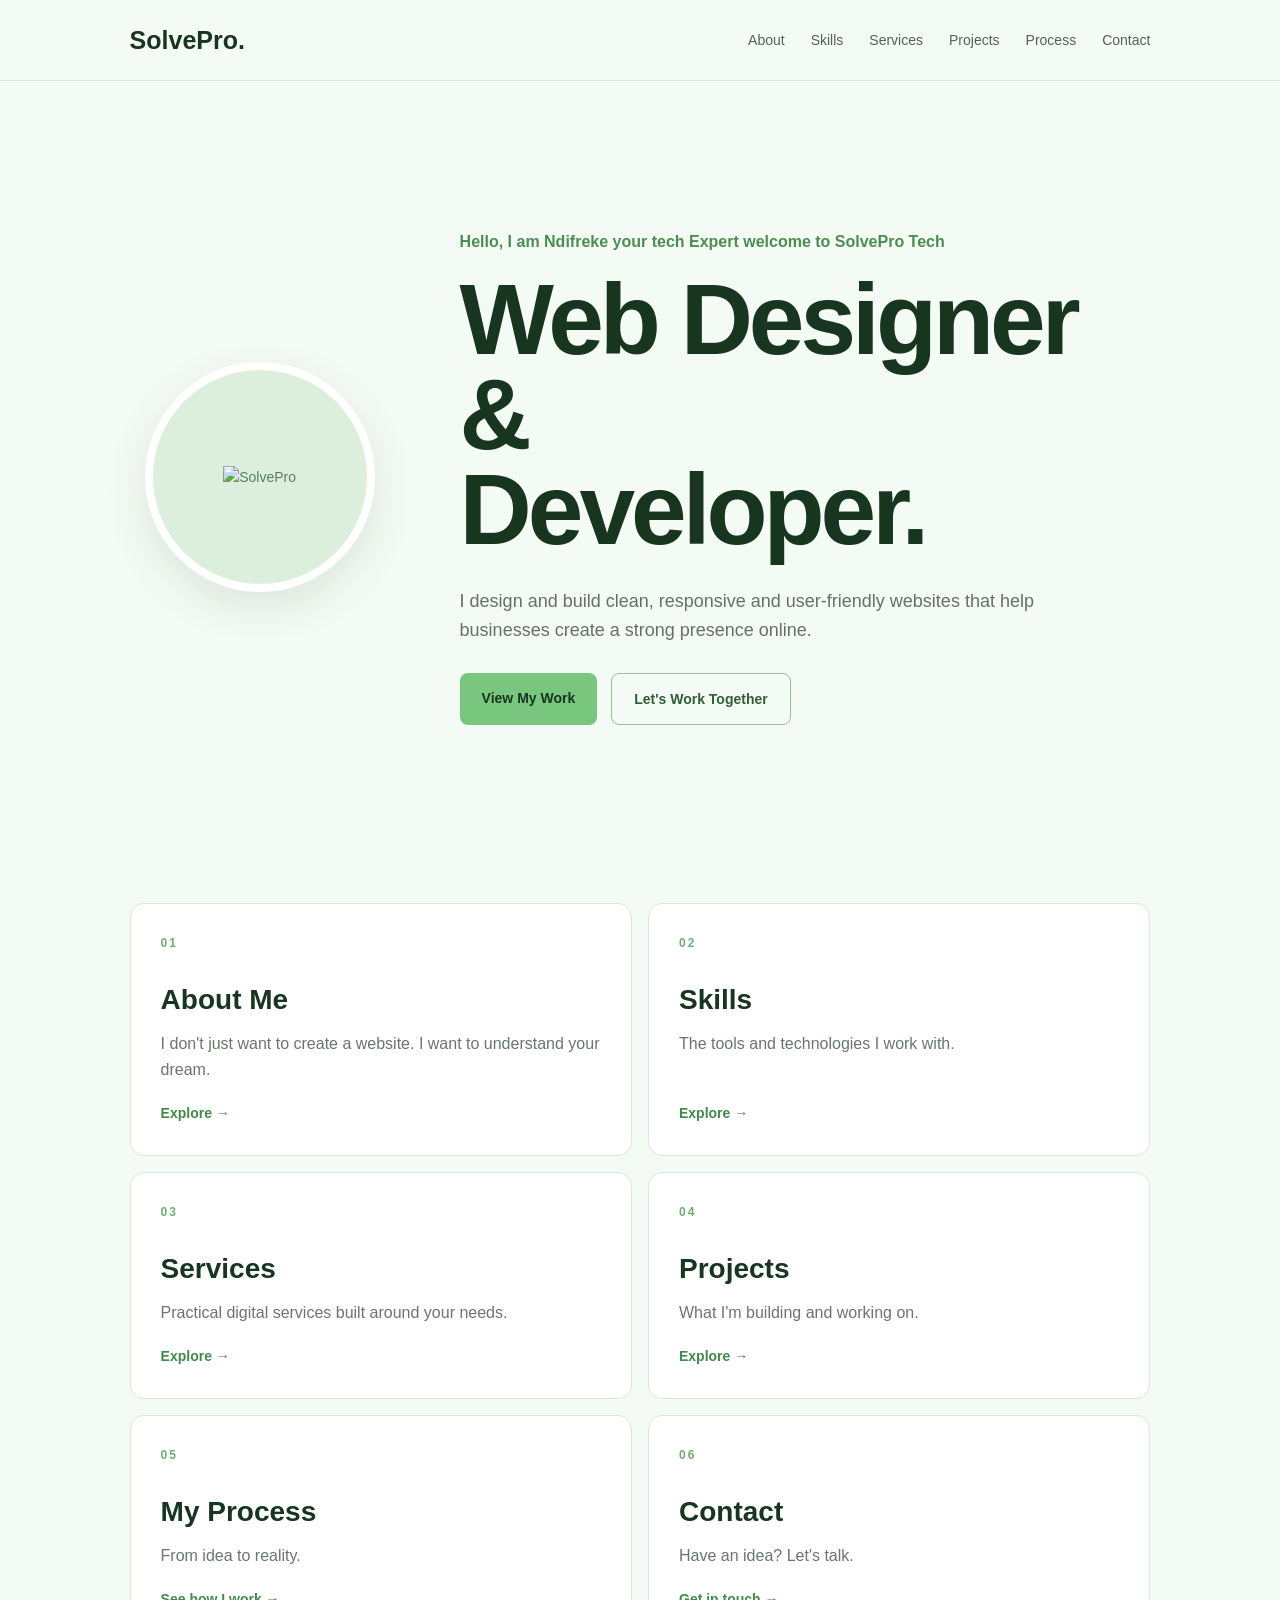
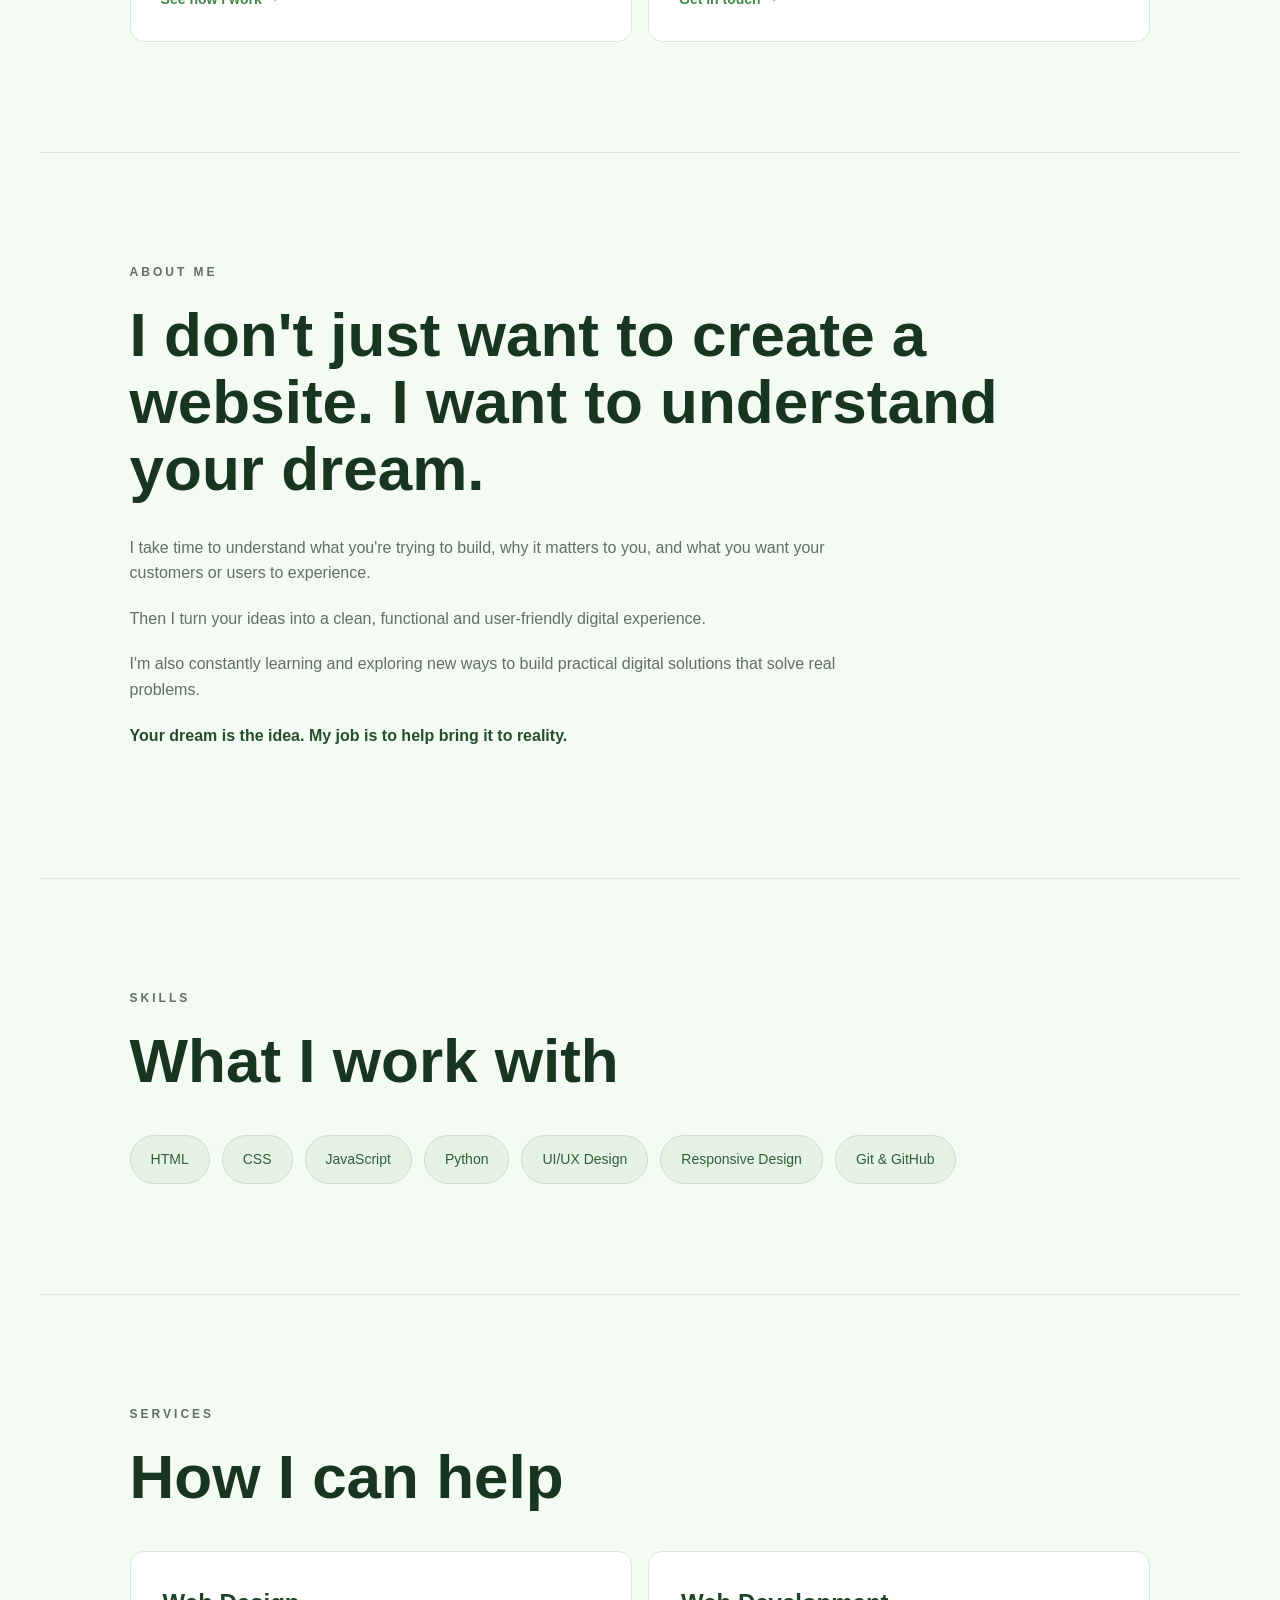
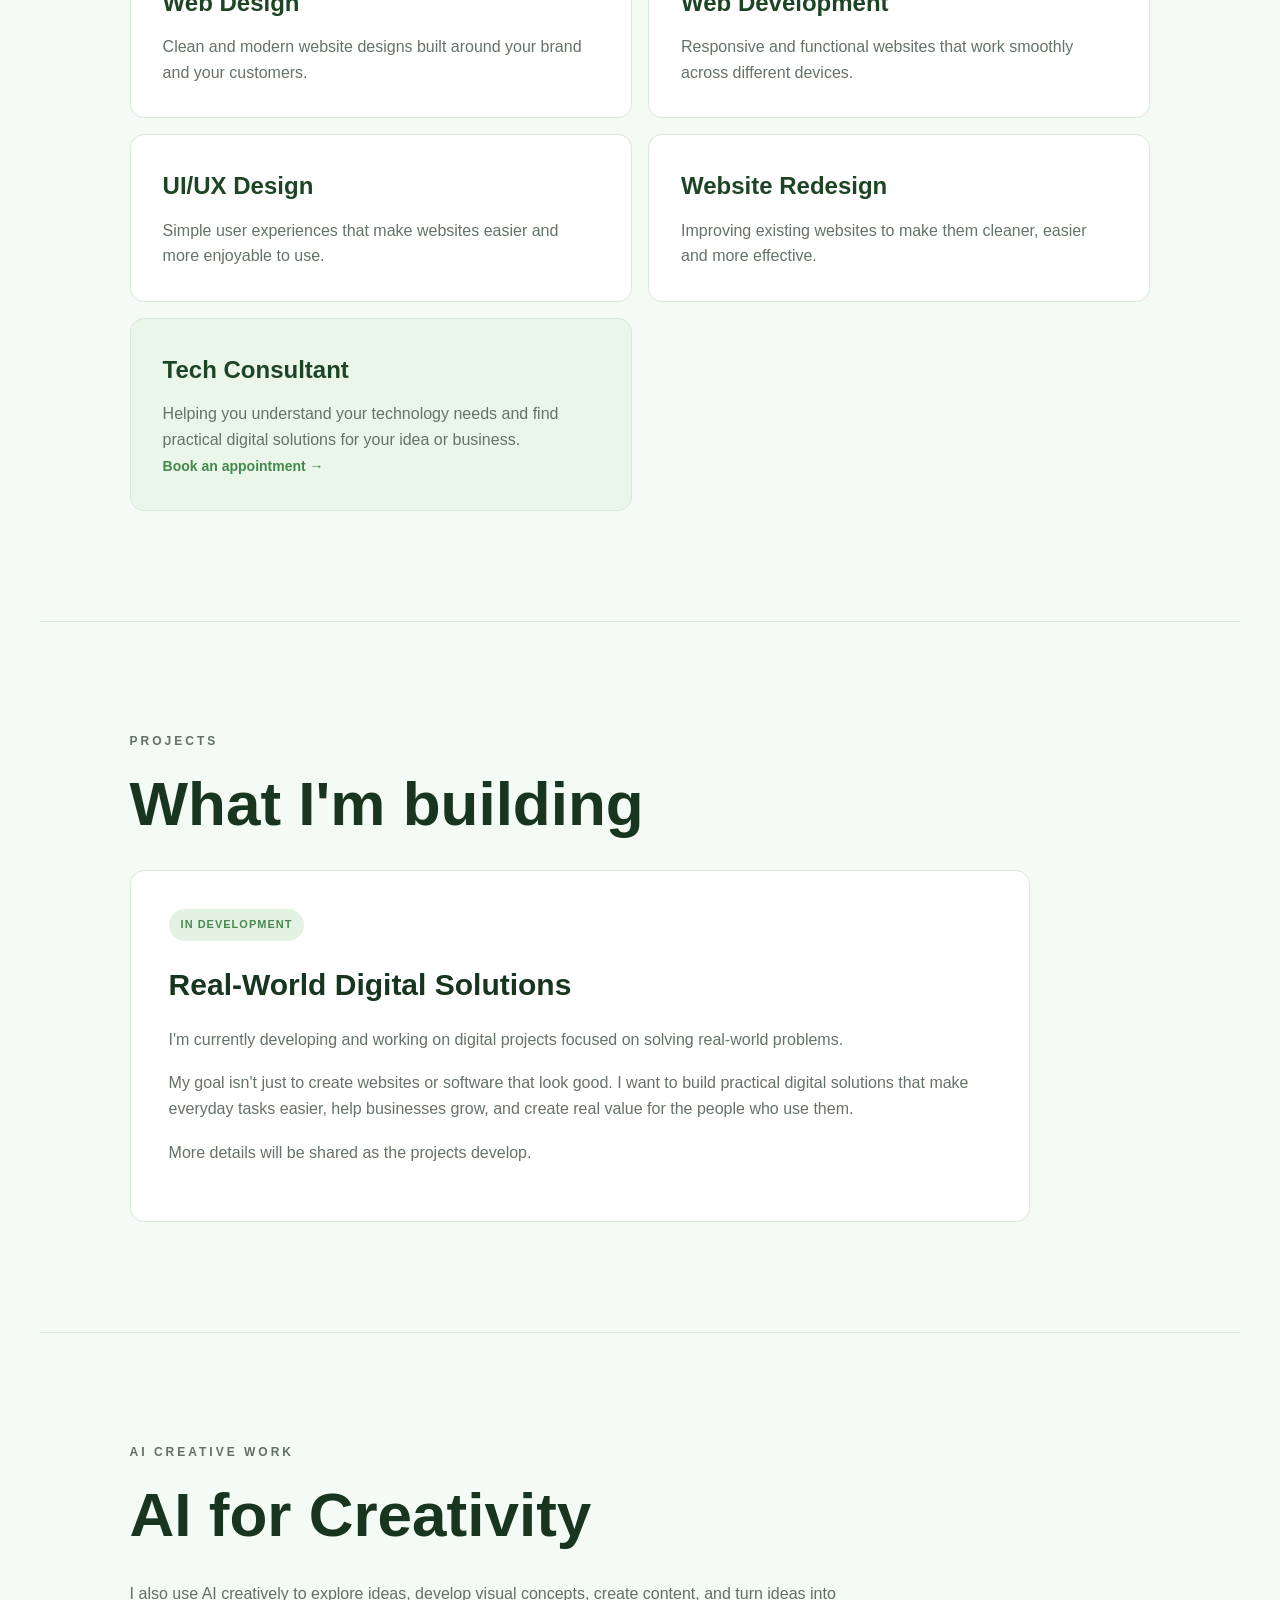
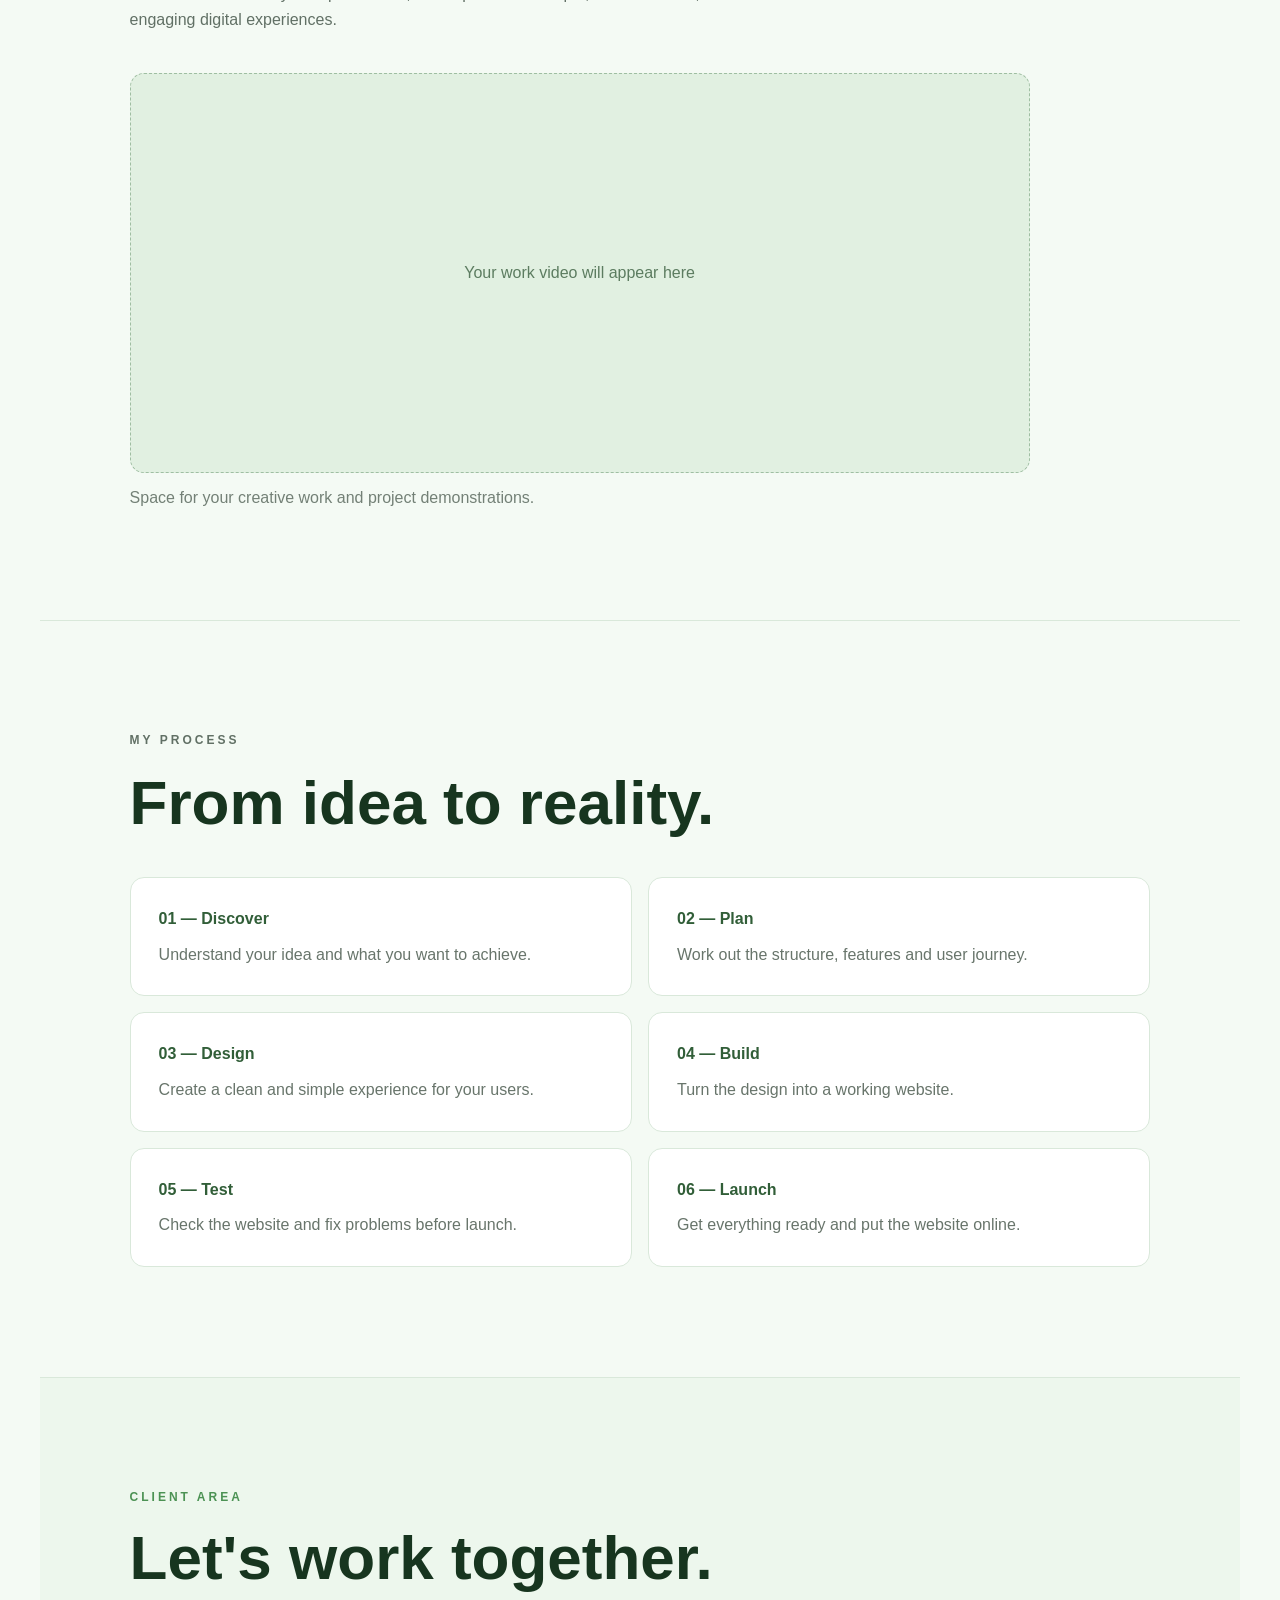
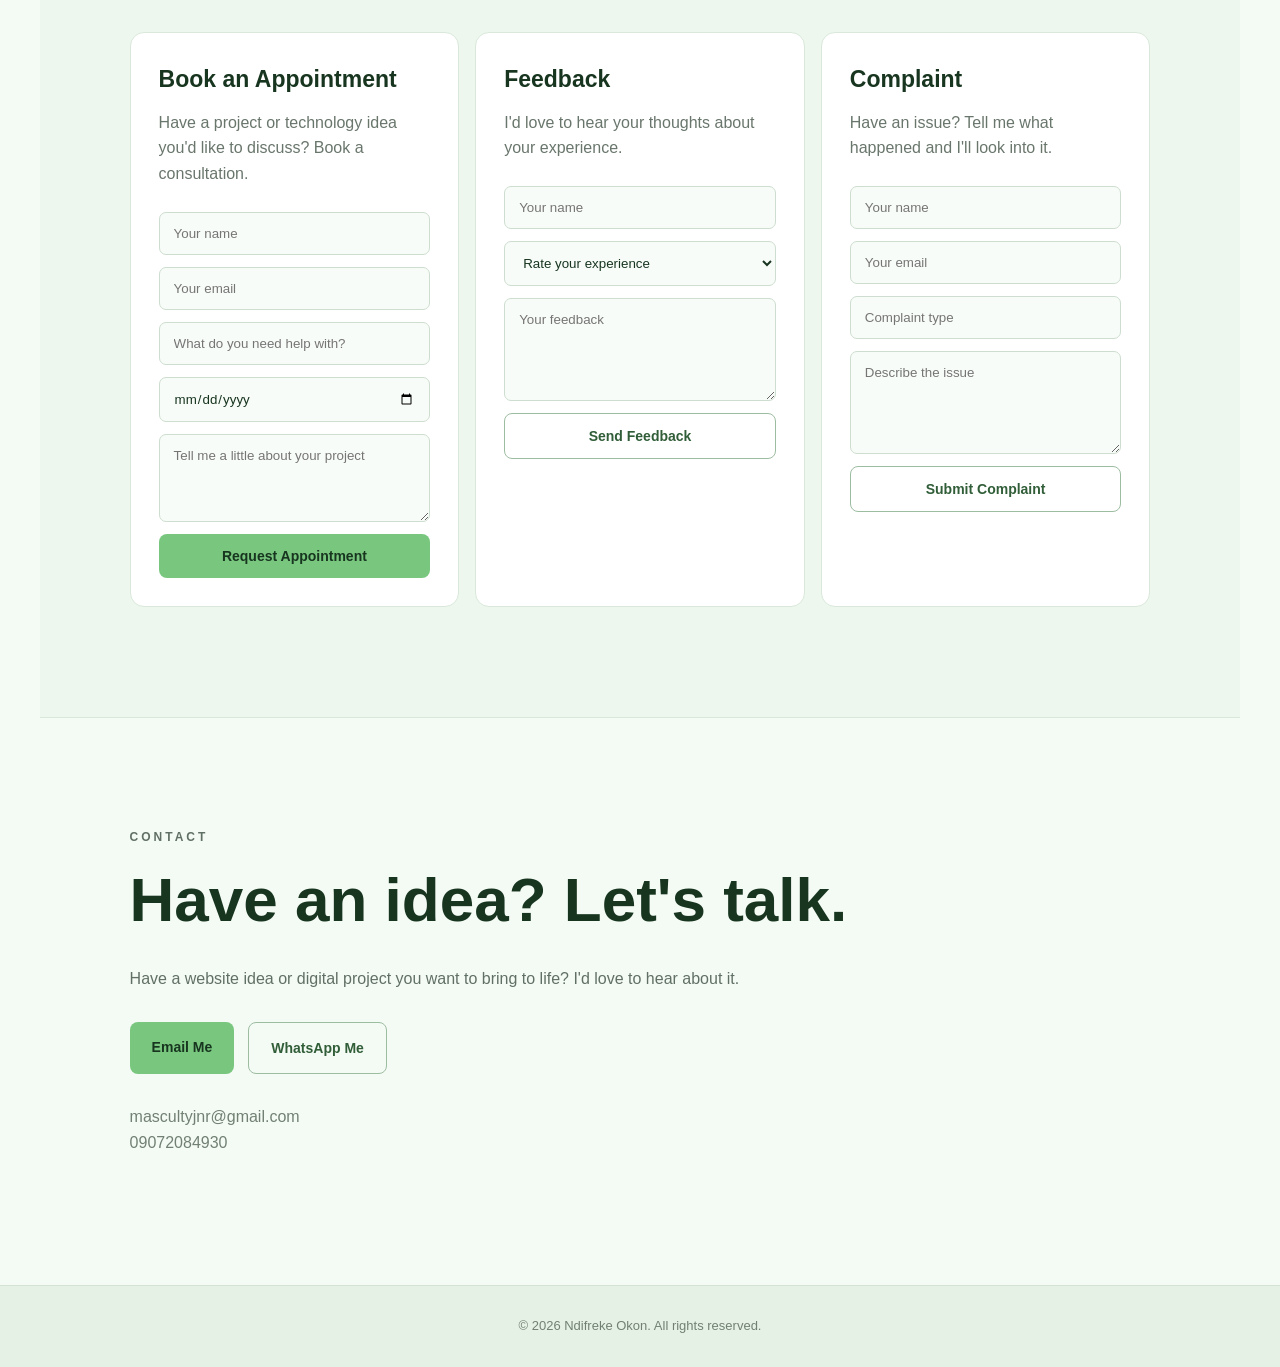
==== index.html @ 15d6ecc6 "Update index.html" ====
<!DOCTYPE html>
<html lang="en">

<head>
    <meta charset="UTF-8">
    <meta name="viewport" content="width=device-width, initial-scale=1.0">

    <title>SolvePro Tech| Web Designer & Developer</title>

    <meta name="description"
        content=" SolvePro - Web Designer, Developer and Tech Consultant.">

    <link rel="stylesheet" href="style.css">
</head>

<body>

<header>

    <nav class="navbar">

        <a href="#" class="logo">SolvePro.</a>

        <div class="nav-links">
    <a href="about.html">About</a>
    <a href="skills.html">Skills</a>
    <a href="services.html">Services</a>
    <a href="projects.html">Projects</a>
    <a href="process.html">Process</a>
    <a href="contact.html">Contact</a>
</div>

    </nav>

</header>


<main>


<!-- HERO -->

<section class="hero">

    <div class="hero-content">

        <div class="profile-area">

            <div class="profile-placeholder">
    <img src="profile.jpg" alt="SolvePro">
</div>
        </div>


        <div class="hero-text-area">

            <p class="intro">
                Hello, I am Ndifreke your tech Expert 
                welcome to SolvePro Tech 
            </p>

            <h1>
                Web Designer &
                <br>
                Developer.
            </h1>

            <p class="hero-description">
                I design and build clean, responsive and user-friendly websites
                that help businesses create a strong presence online.
            </p>

            <div class="hero-buttons">

                <a href="#projects" class="btn primary">
                    View My Work
                </a>

                <a href="#contact" class="btn secondary">
                    Let's Work Together
                </a>

            </div>

        </div>

    </div>

</section>



<!-- GRID NAVIGATION -->

<section class="grid-navigation">

    <a href="about.html" class="grid-card">

        <span class="card-number">01</span>

        <h3>About Me</h3>

        <p>
            I don't just want to create a website.
            I want to understand your dream.
        </p>

        <span class="card-link">Explore →</span>

    </a>


    <a href="skills.html" class="grid-card">
        <span class="card-number">02</span>

        <h3>Skills</h3>

        <p>
            The tools and technologies I work with.
        </p>

        <span class="card-link">Explore →</span>

    </a>


    <a href="services.html" class="grid-card">

        <span class="card-number">03</span>

        <h3>Services</h3>

        <p>
            Practical digital services built around your needs.
        </p>

        <span class="card-link">Explore →</span>

    </a>


   <a href="projects.html" class="grid-card">

        <span class="card-number">04</span>

        <h3>Projects</h3>

        <p>
            What I'm building and working on.
        </p>

        <span class="card-link">Explore →</span>

    </a>


    <a href="process.html" class="grid-card">

        <span class="card-number">05</span>

        <h3>My Process</h3>

        <p>
            From idea to reality.
        </p>

        <span class="card-link">See how I work →</span>

    </a>


    <a href="contact.html" class="grid-card">

        <span class="card-number">06</span>

        <h3>Contact</h3>

        <p>
            Have an idea? Let's talk.
        </p>

        <span class="card-link">Get in touch →</span>

    </a>

</section>



<!-- ABOUT -->

<section id="about" class="content-section">

    <p class="section-label">
        ABOUT ME
    </p>

    <h2>
        I don't just want to create a website.
        I want to understand your dream.
    </h2>

    <p>
        I take time to understand what you're trying to build,
        why it matters to you, and what you want your customers
        or users to experience.
    </p>

    <p>
        Then I turn your ideas into a clean, functional and
        user-friendly digital experience.
    </p>

    <p>
        I'm also constantly learning and exploring new ways
        to build practical digital solutions that solve real problems.
    </p>

    <p>
        <strong>
            Your dream is the idea. My job is to help bring it to reality.
        </strong>
    </p>

</section>



<!-- SKILLS -->

<section id="skills" class="content-section">

    <p class="section-label">
        SKILLS
    </p>

    <h2>
        What I work with
    </h2>

    <div class="skills-list">

        <span>HTML</span>
        <span>CSS</span>
        <span>JavaScript</span>
        <span>Python</span>
        <span>UI/UX Design</span>
        <span>Responsive Design</span>
        <span>Git & GitHub</span>

    </div>

</section>



<!-- SERVICES -->

<section id="services" class="content-section">

    <p class="section-label">
        SERVICES
    </p>

    <h2>
        How I can help
    </h2>


    <div class="services-grid">


        <div class="service-card">

            <h3>
                Web Design
            </h3>

            <p>
                Clean and modern website designs built around
                your brand and your customers.
            </p>

        </div>


        <div class="service-card">

            <h3>
                Web Development
            </h3>

            <p>
                Responsive and functional websites that work
                smoothly across different devices.
            </p>

        </div>


        <div class="service-card">

            <h3>
                UI/UX Design
            </h3>

            <p>
                Simple user experiences that make websites
                easier and more enjoyable to use.
            </p>

        </div>


        <div class="service-card">

            <h3>
                Website Redesign
            </h3>

            <p>
                Improving existing websites to make them
                cleaner, easier and more effective.
            </p>

        </div>


        <div class="service-card consultant-card">

            <h3>
                Tech Consultant
            </h3>

            <p>
                Helping you understand your technology needs
                and find practical digital solutions for your idea
                or business.
            </p>

            <a href="#appointment" class="card-link">
                Book an appointment →
            </a>

        </div>


    </div>

</section>



<!-- PROJECTS -->

<section id="projects" class="content-section">

    <p class="section-label">
        PROJECTS
    </p>

    <h2>
        What I'm building
    </h2>

    <div class="project-card">

        <div>

            <span class="project-status">
                IN DEVELOPMENT
            </span>

            <h3>
                Real-World Digital Solutions
            </h3>

            <p>
                I'm currently developing and working on digital
                projects focused on solving real-world problems.
            </p>

            <p>
                My goal isn't just to create websites or software
                that look good. I want to build practical digital
                solutions that make everyday tasks easier, help
                businesses grow, and create real value for the
                people who use them.
            </p>

            <p>
                More details will be shared as the projects develop.
            </p>

        </div>

    </div>

</section>



<!-- AI CREATIVE WORK -->

<section class="content-section">

    <p class="section-label">
        AI CREATIVE WORK
    </p>

    <h2>
        AI for Creativity
    </h2>

    <p>
        I also use AI creatively to explore ideas, develop visual
        concepts, create content, and turn ideas into engaging
        digital experiences.
    </p>


    <div class="video-card">

        <div class="video-placeholder">

            <span>
                Your work video will appear here
            </span>

        </div>

        <p class="video-note">
            Space for your creative work and project demonstrations.
        </p>

    </div>

</section>



<!-- PROCESS -->

<section id="process" class="content-section">

    <p class="section-label">
        MY PROCESS
    </p>

    <h2>
        From idea to reality.
    </h2>


    <div class="process-list">


        <div>

            <strong>
                01 — Discover
            </strong>

            <p>
                Understand your idea and what you want to achieve.
            </p>

        </div>


        <div>

            <strong>
                02 — Plan
            </strong>

            <p>
                Work out the structure, features and user journey.
            </p>

        </div>


        <div>

            <strong>
                03 — Design
            </strong>

            <p>
                Create a clean and simple experience for your users.
            </p>

        </div>


        <div>

            <strong>
                04 — Build
            </strong>

            <p>
                Turn the design into a working website.
            </p>

        </div>


        <div>

            <strong>
                05 — Test
            </strong>

            <p>
                Check the website and fix problems before launch.
            </p>

        </div>


        <div>

            <strong>
                06 — Launch
            </strong>

            <p>
                Get everything ready and put the website online.
            </p>

        </div>


    </div>

</section>



<!-- CLIENT AREA -->

<section class="client-section">

    <p class="section-label">
        CLIENT AREA
    </p>

    <h2>
        Let's work together.
    </h2>


    <div class="client-grid">


        <!-- APPOINTMENT -->

        <div id="appointment" class="client-card">

            <h3>
                Book an Appointment
            </h3>

            <p>
                Have a project or technology idea you'd like
                to discuss? Book a consultation.
            </p>

            <form>

                <input
                    type="text"
                    placeholder="Your name"
                    required
                >

                <input
                    type="email"
                    placeholder="Your email"
                    required
                >

                <input
                    type="text"
                    placeholder="What do you need help with?"
                    required
                >

                <input
                    type="date"
                    required
                >

                <textarea
                    placeholder="Tell me a little about your project"
                    rows="4"
                ></textarea>

                <button type="submit" class="btn primary">
                    Request Appointment
                </button>

            </form>

        </div>



        <!-- FEEDBACK -->

        <div class="client-card">

            <h3>
                Feedback
            </h3>

            <p>
                I'd love to hear your thoughts about your
                experience.
            </p>

            <form>

                <input
                    type="text"
                    placeholder="Your name"
                >

                <select>

                    <option>
                        Rate your experience
                    </option>

                    <option>
                        Excellent
                    </option>

                    <option>
                        Good
                    </option>

                    <option>
                        Average
                    </option>

                    <option>
                        Needs improvement
                    </option>

                </select>

                <textarea
                    placeholder="Your feedback"
                    rows="5"
                ></textarea>

                <button type="submit" class="btn secondary">
                    Send Feedback
                </button>

            </form>

        </div>



        <!-- COMPLAINT -->

        <div class="client-card">

            <h3>
                Complaint
            </h3>

            <p>
                Have an issue? Tell me what happened and
                I'll look into it.
            </p>

            <form>

                <input
                    type="text"
                    placeholder="Your name"
                    required
                >

                <input
                    type="email"
                    placeholder="Your email"
                    required
                >

                <input
                    type="text"
                    placeholder="Complaint type"
                    required
                >

                <textarea
                    placeholder="Describe the issue"
                    rows="5"
                    required
                ></textarea>

                <button type="submit" class="btn secondary">
                    Submit Complaint
                </button>

            </form>

        </div>


    </div>

</section>



<!-- CONTACT -->

<section id="contact" class="content-section">

    <p class="section-label">
        CONTACT
    </p>

    <h2>
        Have an idea? Let's talk.
    </h2>

    <p>
        Have a website idea or digital project you want to bring
        to life? I'd love to hear about it.
    </p>


    <div class="contact-buttons">

        <a
            href="mailto:mascultyjnr@gmail.com"
            class="btn primary"
        >
            Email Me
        </a>


        <a
            href="https://wa.me/2349072084930"
            class="btn secondary"
        >
            WhatsApp Me
        </a>

    </div>


    <p class="contact-info">

        mascultyjnr@gmail.com

        <br>

        09072084930

    </p>

</section>


</main>



<footer>

    <p>
        © 2026 Ndifreke Okon. All rights reserved.
    </p>

</footer>


</body>

        </html>
---- style.css ----
* {
    margin: 0;
    padding: 0;
    box-sizing: border-box;
}

html {
    scroll-behavior: smooth;
}

body {
    font-family: Arial, Helvetica, sans-serif;
    background: #f4faf4;
    color: #17351f;
    line-height: 1.6;
}

a {
    text-decoration: none;
    color: inherit;
}

header {
    position: sticky;
    top: 0;
    z-index: 1000;
    background: rgba(244, 250, 244, 0.96);
    backdrop-filter: blur(12px);
    border-bottom: 1px solid #d7e7d8;
}

.navbar {
    max-width: 1200px;
    margin: auto;
    padding: 20px 7%;
    display: flex;
    justify-content: space-between;
    align-items: center;
}

.logo {
    font-size: 25px;
    font-weight: 700;
    color: #17351f;
}

.nav-links {
    display: flex;
    gap: 26px;
}

.nav-links a {
    color: #526456;
    font-size: 14px;
    transition: 0.25s;
}

.nav-links a:hover {
    color: #3c9145;
}


/* HERO */

.hero {
    max-width: 1200px;
    margin: auto;
    min-height: 88vh;
    padding: 80px 7%;
    display: flex;
    align-items: center;
}

.hero-content {
    width: 100%;
    display: grid;
    grid-template-columns: 260px 1fr;
    gap: 70px;
    align-items: center;
}

.profile-area {
    display: flex;
    justify-content: center;
}

.profile-placeholder {
    width: 230px;
    height: 230px;
    border-radius: 50%;
    background: #dcefdc;
    border: 8px solid #ffffff;
    box-shadow: 0 15px 40px rgba(50, 100, 55, 0.12);
    display: flex;
    align-items: center;
    justify-content: center;
    color: #5a805e;
    font-size: 14px;
}

.hero-text-area {
    max-width: 800px;
}

.intro {
    color: #4b8d52;
    font-size: 16px;
    font-weight: 600;
    margin-bottom: 18px;
}

.hero h1 {
    font-size: clamp(55px, 8vw, 100px);
    line-height: 0.95;
    letter-spacing: -4px;
    margin-bottom: 30px;
    color: #17351f;
}

.hero-description {
    max-width: 650px;
    color: #637267;
    font-size: 18px;
}

.hero-buttons {
    display: flex;
    gap: 14px;
    margin-top: 28px;
    flex-wrap: wrap;
}


/* BUTTONS */

.btn {
    display: inline-block;
    padding: 14px 22px;
    border-radius: 8px;
    font-size: 14px;
    font-weight: 700;
    border: none;
    cursor: pointer;
    transition: 0.25s;
}

.primary {
    background: #79c77f;
    color: #17351f;
}

.primary:hover {
    background: #68b96f;
    transform: translateY(-2px);
}

.secondary {
    background: transparent;
    border: 1px solid #9dbda1;
    color: #315e38;
}

.secondary:hover {
    background: #e3f2e3;
    transform: translateY(-2px);
}


/* GRID NAVIGATION */

.grid-navigation {
    max-width: 1200px;
    margin: auto;
    padding: 30px 7% 110px;
    display: grid;
    grid-template-columns: repeat(2, 1fr);
    gap: 16px;
}

.grid-card {
    background: #ffffff;
    border: 1px solid #d9e8da;
    border-radius: 14px;
    padding: 30px;
    min-height: 210px;
    display: flex;
    flex-direction: column;
    transition: 0.3s;
}

.grid-card:hover {
    transform: translateY(-5px);
    border-color: #9fc8a2;
    box-shadow: 0 15px 35px rgba(45, 90, 50, 0.08);
}

.grid-card.wide {
    min-height: 180px;
}

.card-number {
    color: #72ad77;
    font-size: 12px;
    font-weight: 700;
    letter-spacing: 2px;
}

.grid-card h3 {
    margin-top: 25px;
    font-size: 28px;
    color: #17351f;
}

.grid-card p {
    color: #69766c;
    margin-top: 8px;
    max-width: 500px;
}

.card-link {
    margin-top: auto;
    padding-top: 20px;
    color: #43894b;
    font-size: 14px;
    font-weight: 700;
}


/* GENERAL SECTIONS */

.content-section,
.client-section {
    max-width: 1200px;
    margin: auto;
    padding: 110px 7%;
    border-top: 1px solid #d9e8da;
}

.section-label {
    color: #4c9254;
    font-size: 12px;
    letter-spacing: 3px;
    font-weight: 700;
    margin-bottom: 18px;
}

.content-section h2,
.client-section h2 {
    font-size: clamp(36px, 5vw, 62px);
    line-height: 1.08;
    max-width: 900px;
    margin-bottom: 32px;
    color: #17351f;
}

.content-section > p {
    max-width: 760px;
    color: #617065;
    margin-bottom: 20px;
}

.content-section strong {
    color: #244e2c;
}


/* SKILLS */

.skills-list {
    display: flex;
    flex-wrap: wrap;
    gap: 12px;
    margin-top: 40px;
}

.skills-list span {
    background: #e5f3e5;
    border: 1px solid #c8dfca;
    padding: 12px 20px;
    border-radius: 50px;
    color: #315e38;
    font-size: 14px;
}


/* SERVICES */

.services-grid {
    display: grid;
    grid-template-columns: repeat(2, 1fr);
    gap: 16px;
    margin-top: 40px;
}

.service-card {
    background: #ffffff;
    border: 1px solid #d9e8da;
    border-radius: 14px;
    padding: 32px;
    transition: 0.3s;
}

.service-card:hover {
    transform: translateY(-4px);
    border-color: #9fc8a2;
}

.service-card h3 {
    font-size: 24px;
    margin-bottom: 12px;
    color: #1d4525;
}

.service-card p {
    color: #657267;
}

.consultant-card {
    background: #eaf6ea;
}


/* PROJECT */

.project-card {
    background: #ffffff;
    border: 1px solid #d9e8da;
    border-radius: 14px;
    padding: 38px;
    max-width: 900px;
}

.project-status {
    display: inline-block;
    background: #e3f2e3;
    color: #4b8751;
    border-radius: 50px;
    padding: 7px 12px;
    font-size: 11px;
    font-weight: 700;
    letter-spacing: 1px;
    margin-bottom: 20px;
}

.project-card h3 {
    font-size: 30px;
    margin-bottom: 18px;
}

.project-card p {
    color: #657267;
    margin-bottom: 18px;
}


/* VIDEO */

.video-card {
    max-width: 900px;
    margin-top: 40px;
}

.video-placeholder {
    min-height: 400px;
    background: #e1f0e1;
    border: 1px dashed #9fbea2;
    border-radius: 14px;
    display: flex;
    justify-content: center;
    align-items: center;
    color: #5c7c60;
}

.video-note {
    margin-top: 12px;
    color: #738076;
}


/* PROCESS */

.process-list {
    display: grid;
    grid-template-columns: repeat(2, 1fr);
    gap: 16px;
    margin-top: 40px;
}

.process-list > div {
    background: #ffffff;
    border: 1px solid #d9e8da;
    border-radius: 14px;
    padding: 28px;
}

.process-list strong {
    color: #315e38;
    display: block;
    margin-bottom: 10px;
}

.process-list p {
    color: #68756b;
}


/* CLIENT AREA */

.client-section {
    background: #edf7ed;
}

.client-grid {
    display: grid;
    grid-template-columns: repeat(3, 1fr);
    gap: 16px;
    margin-top: 40px;
}

.client-card {
    background: #ffffff;
    border: 1px solid #d9e8da;
    border-radius: 14px;
    padding: 28px;
}

.client-card h3 {
    font-size: 23px;
    margin-bottom: 12px;
}

.client-card > p {
    color: #69766c;
    margin-bottom: 25px;
}

form {
    display: flex;
    flex-direction: column;
    gap: 12px;
}

input,
textarea,
select {
    width: 100%;
    padding: 13px 14px;
    border: 1px solid #cdddcf;
    border-radius: 7px;
    background: #f8fcf8;
    color: #17351f;
    font-family: inherit;
    outline: none;
}

input:focus,
textarea:focus,
select:focus {
    border-color: #72ad77;
}

textarea {
    resize: vertical;
}


/* CONTACT */

.contact-buttons {
    display: flex;
    gap: 14px;
    flex-wrap: wrap;
    margin: 30px 0;
}

.contact-info {
    color: #718073 !important;
}


/* FOOTER */

footer {
    background: #e5f1e5;
    border-top: 1px solid #d2e3d3;
    padding: 30px 7%;
    text-align: center;
}

footer p {
    color: #718073;
    font-size: 13px;
}


/* MOBILE */

@media (max-width: 800px) {

    .navbar {
        padding: 18px 5%;
        flex-direction: column;
        gap: 15px;
    }

    .nav-links {
        width: 100%;
        justify-content: center;
        flex-wrap: wrap;
        gap: 14px;
    }

    .hero {
        padding: 70px 5%;
    }

    .hero-content {
        grid-template-columns: 1fr;
        gap: 40px;
        text-align: center;
    }

    .profile-area {
        order: 1;
    }

    .hero-text-area {
        order: 2;
    }

    .hero-buttons {
        justify-content: center;
    }

    .hero-description {
        margin: auto;
    }

    .hero h1 {
        font-size: 55px;
        letter-spacing: -2px;
    }

    .grid-navigation {
        padding: 20px 5% 80px;
        grid-template-columns: 1fr;
    }

    .grid-card.wide {
        min-height: 210px;
    }

    .content-section,
    .client-section {
        padding: 80px 5%;
    }

    .services-grid,
    .process-list {
        grid-template-columns: 1fr;
    }

    .client-grid {
        grid-template-columns: 1fr;
    }

    .video-placeholder {
        min-height: 250px;
    }

    .contact-buttons,
    .hero-buttons {
        flex-direction: column;
    }

    .btn {
        text-align: center;
    }
}
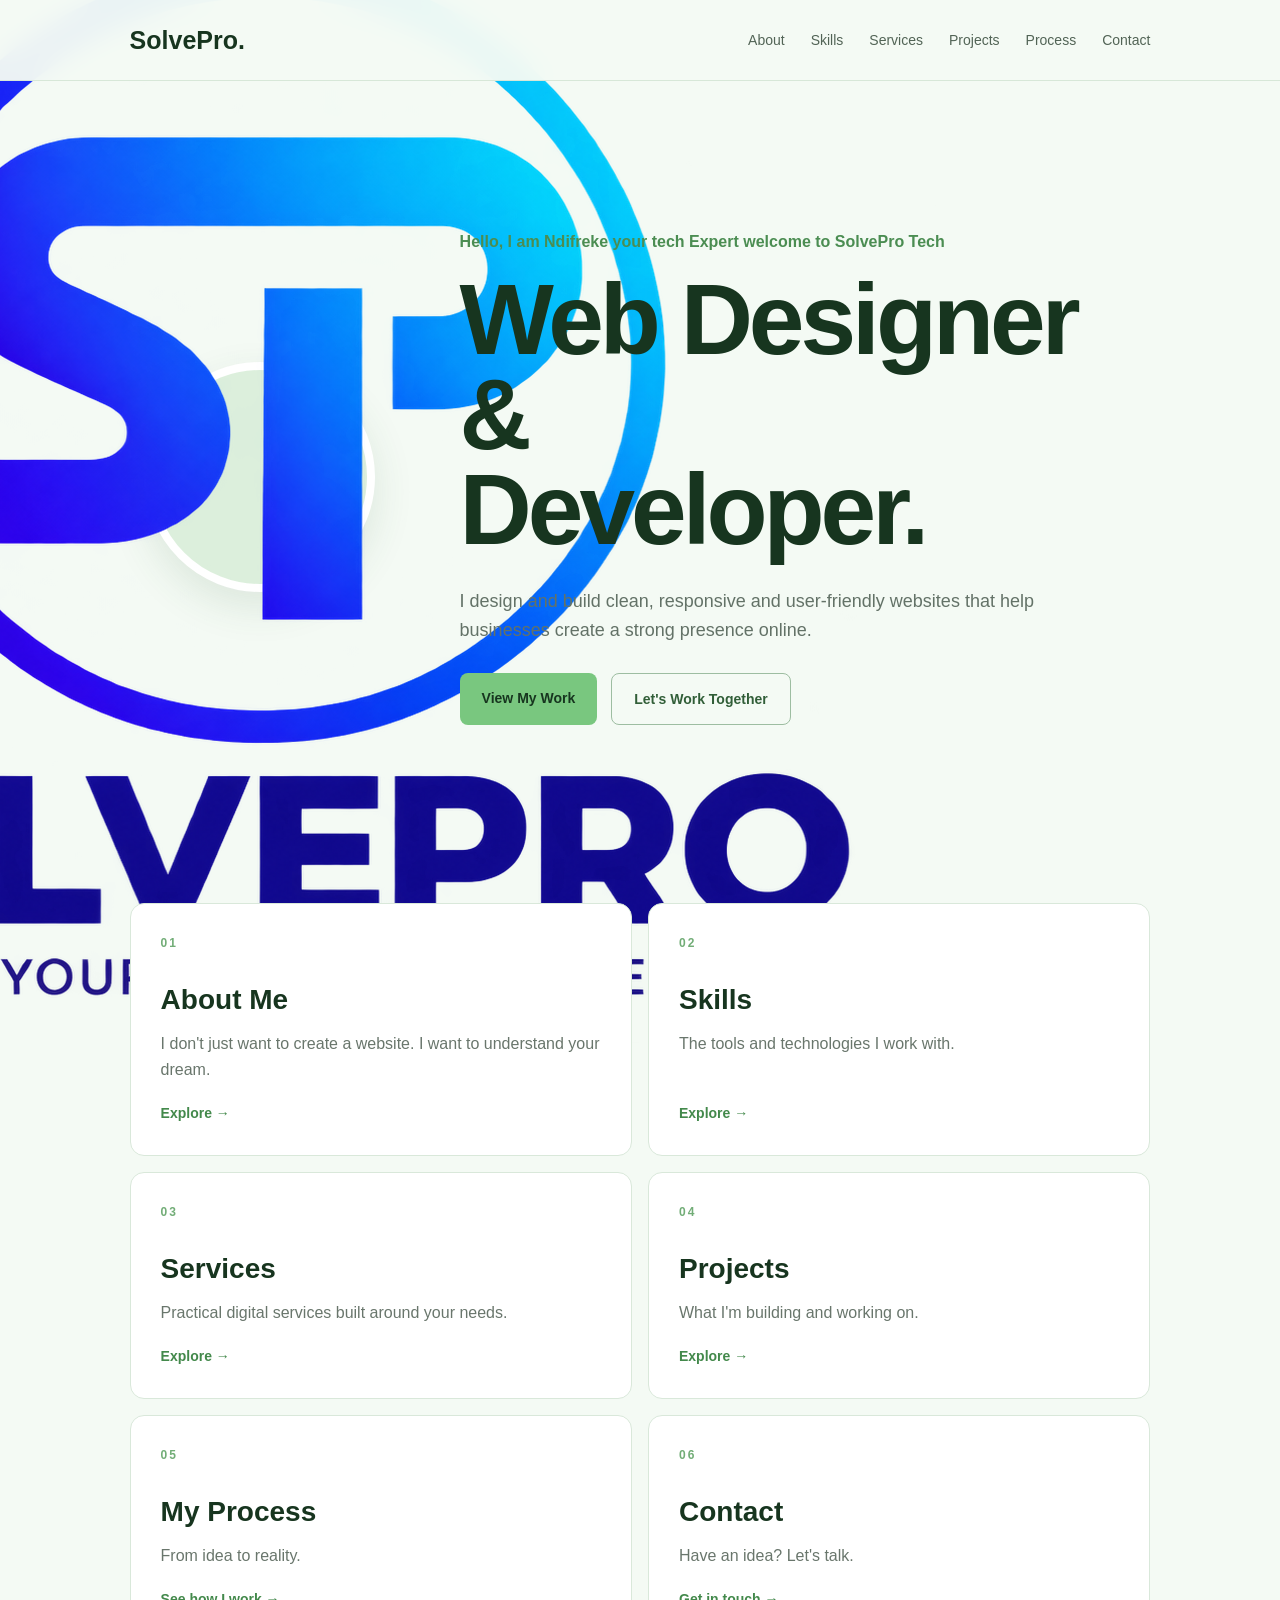
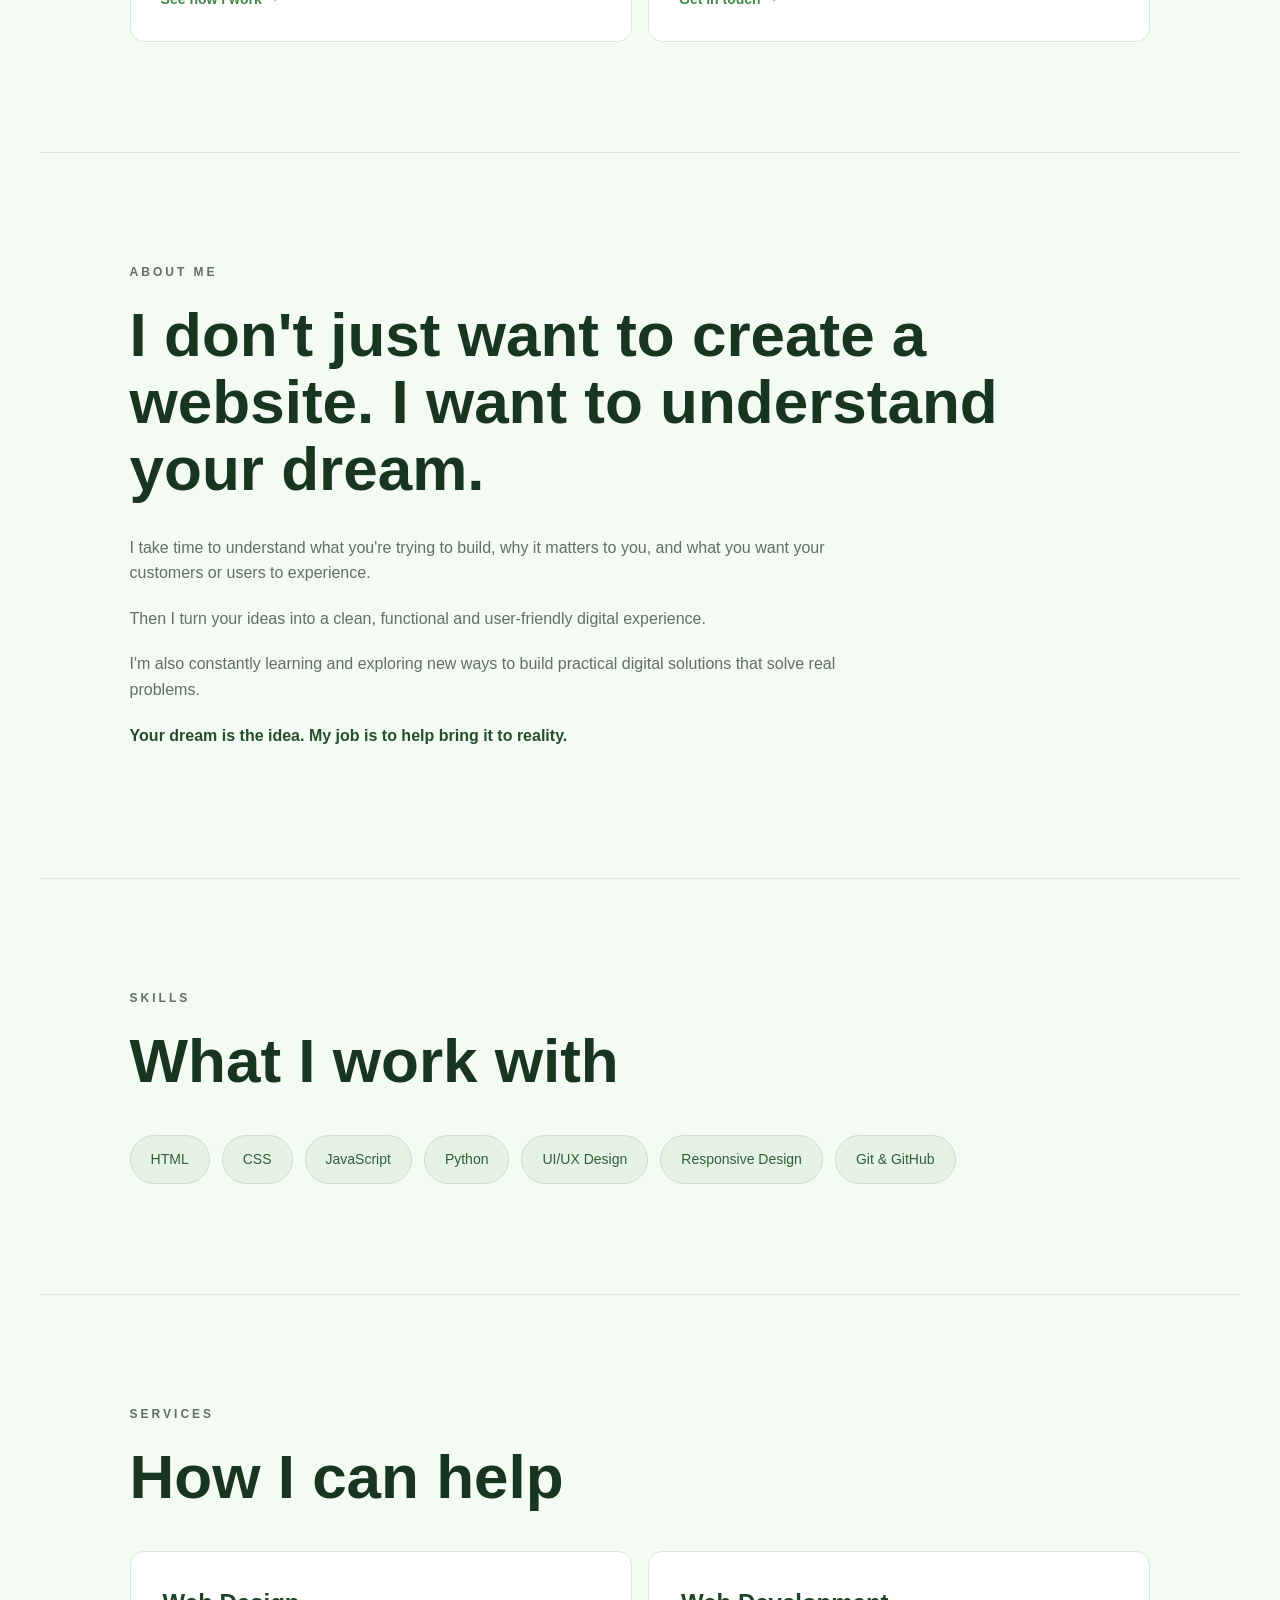
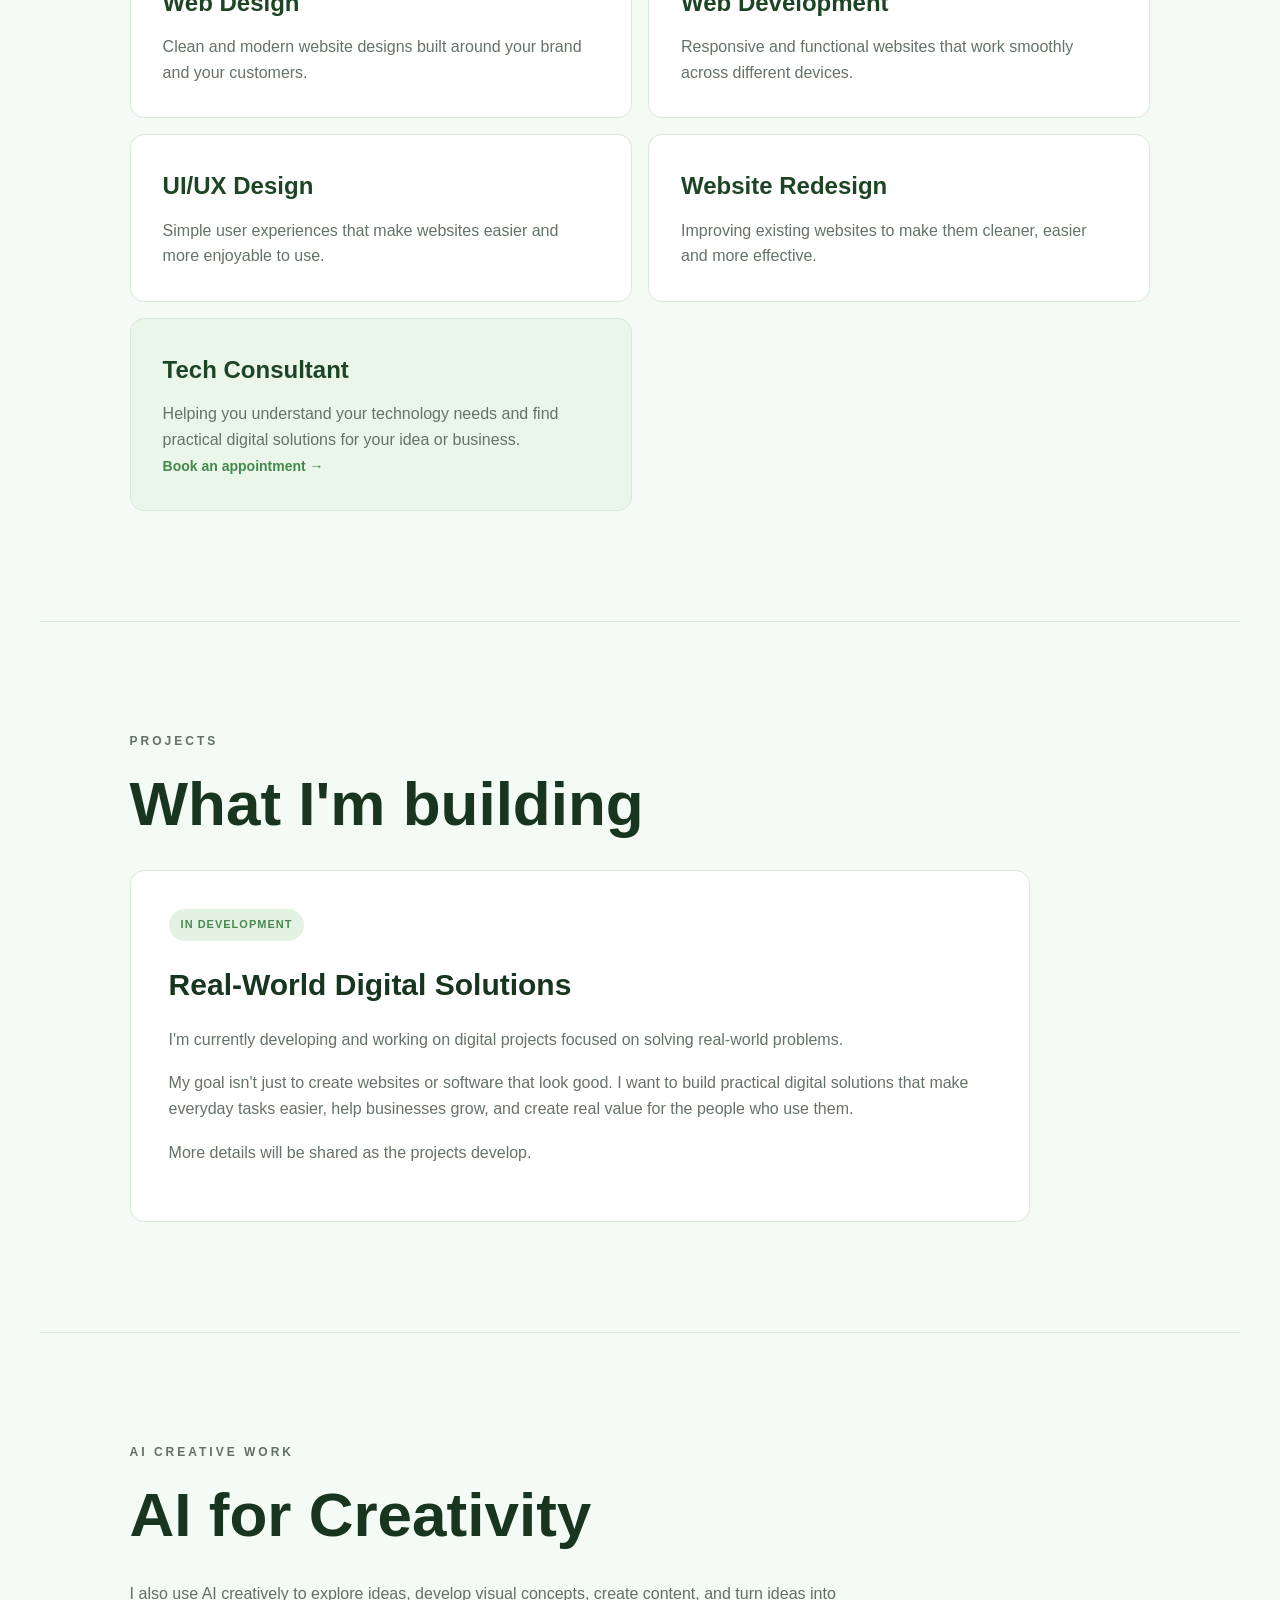
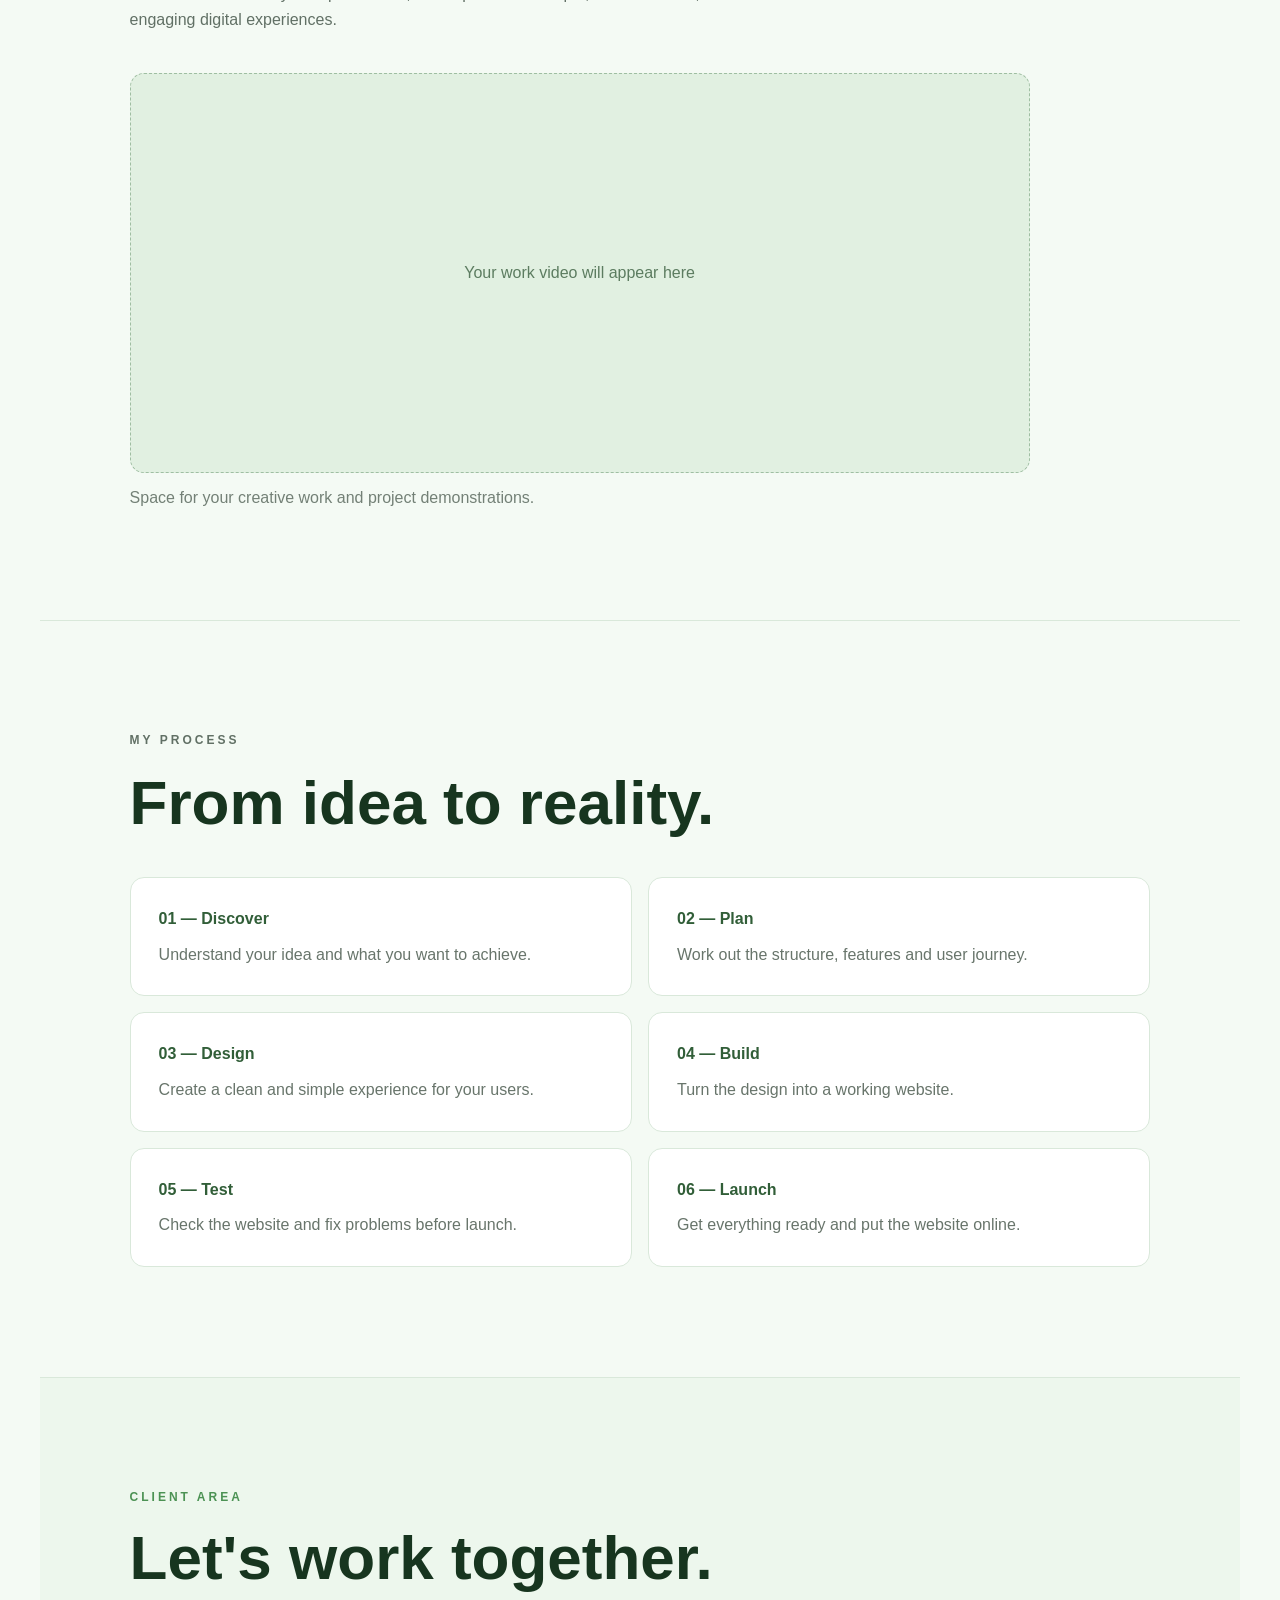
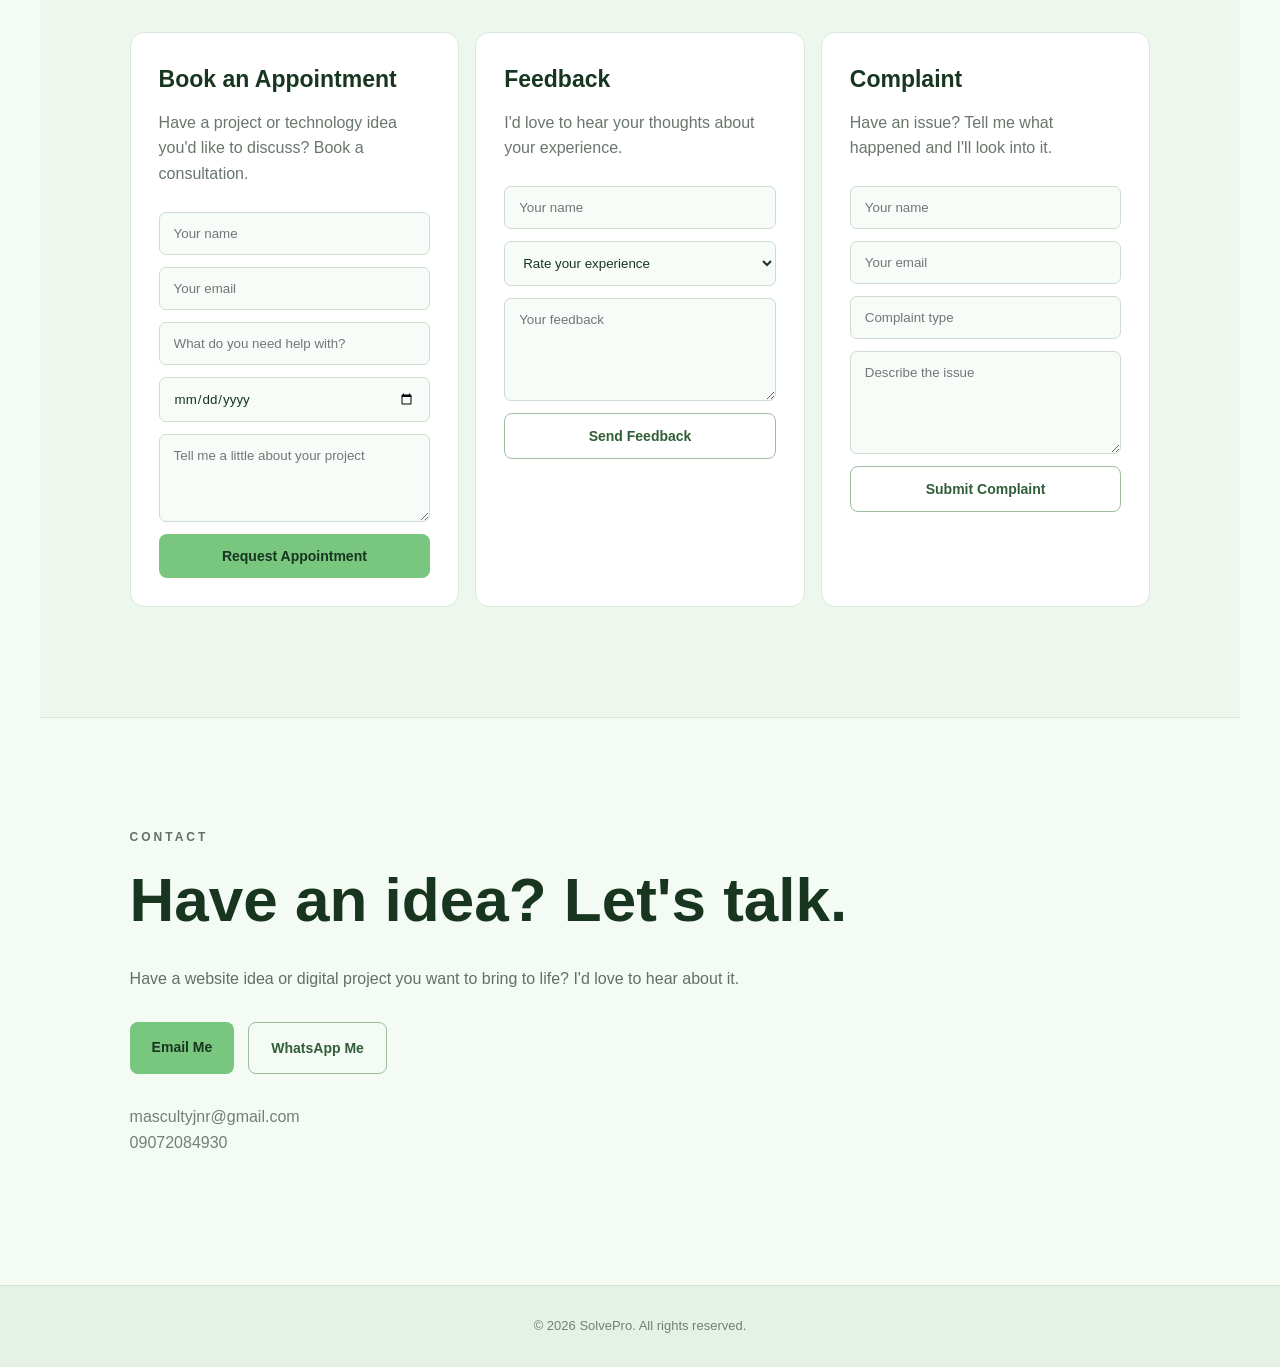
==== commit eb607126: "Update index.html" ====
--- a/index.html
+++ b/index.html
@@ -779,7 +779,7 @@
 <footer>
 
     <p>
-        © 2026 Ndifreke Okon. All rights reserved.
+        © 2026 SolvePro. All rights reserved.
     </p>
 
 </footer>
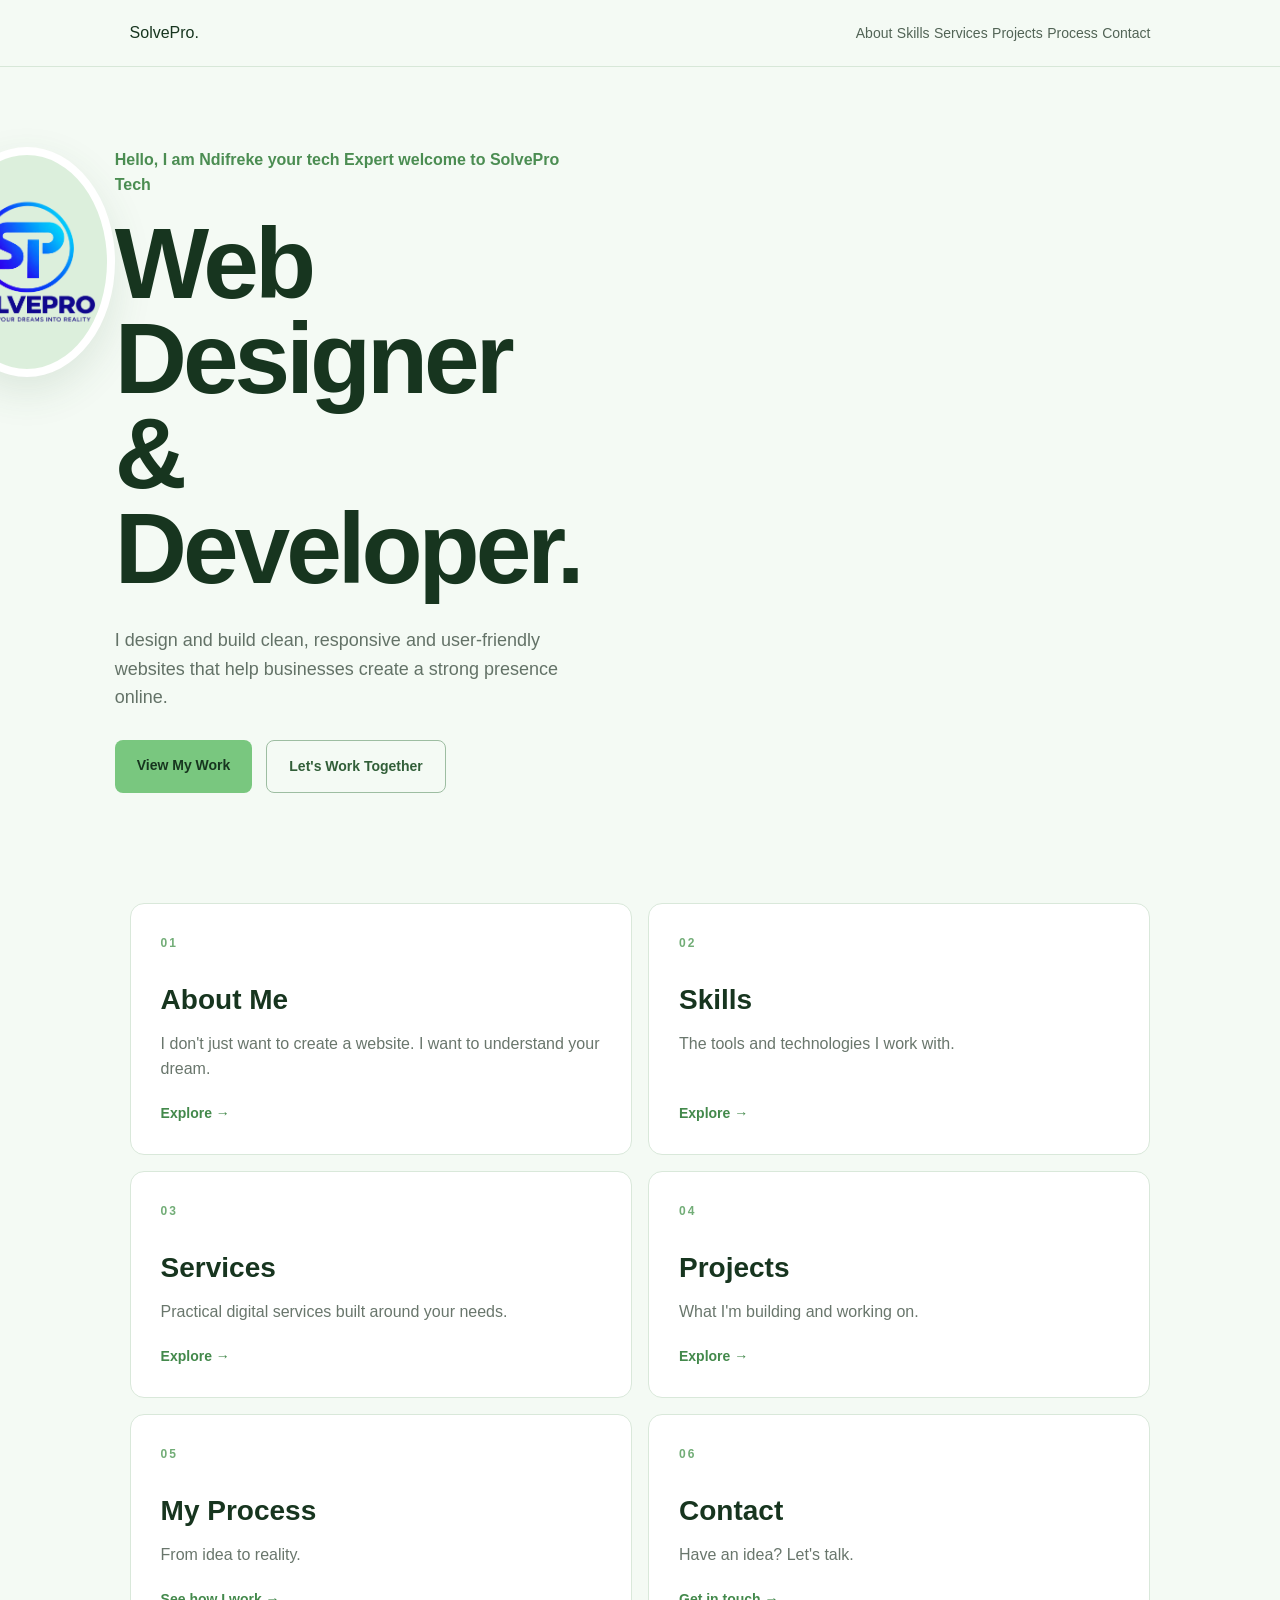
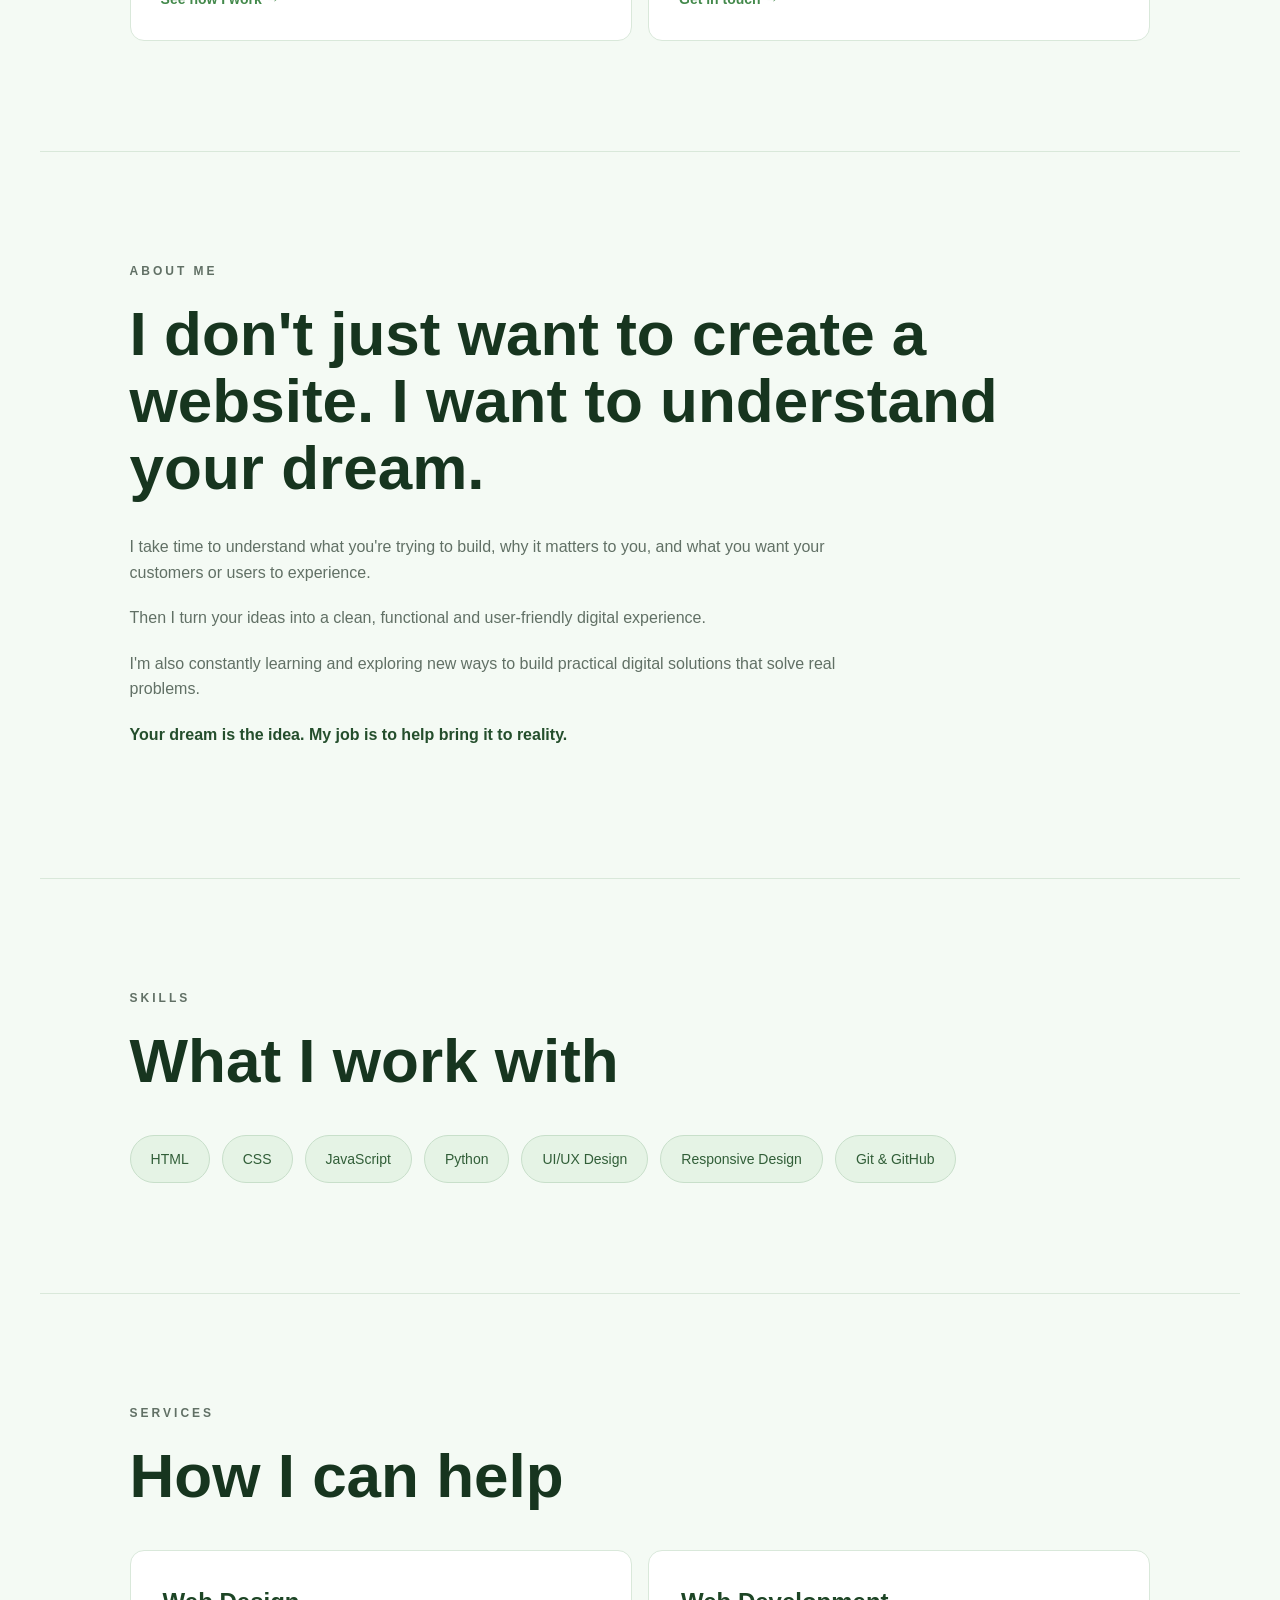
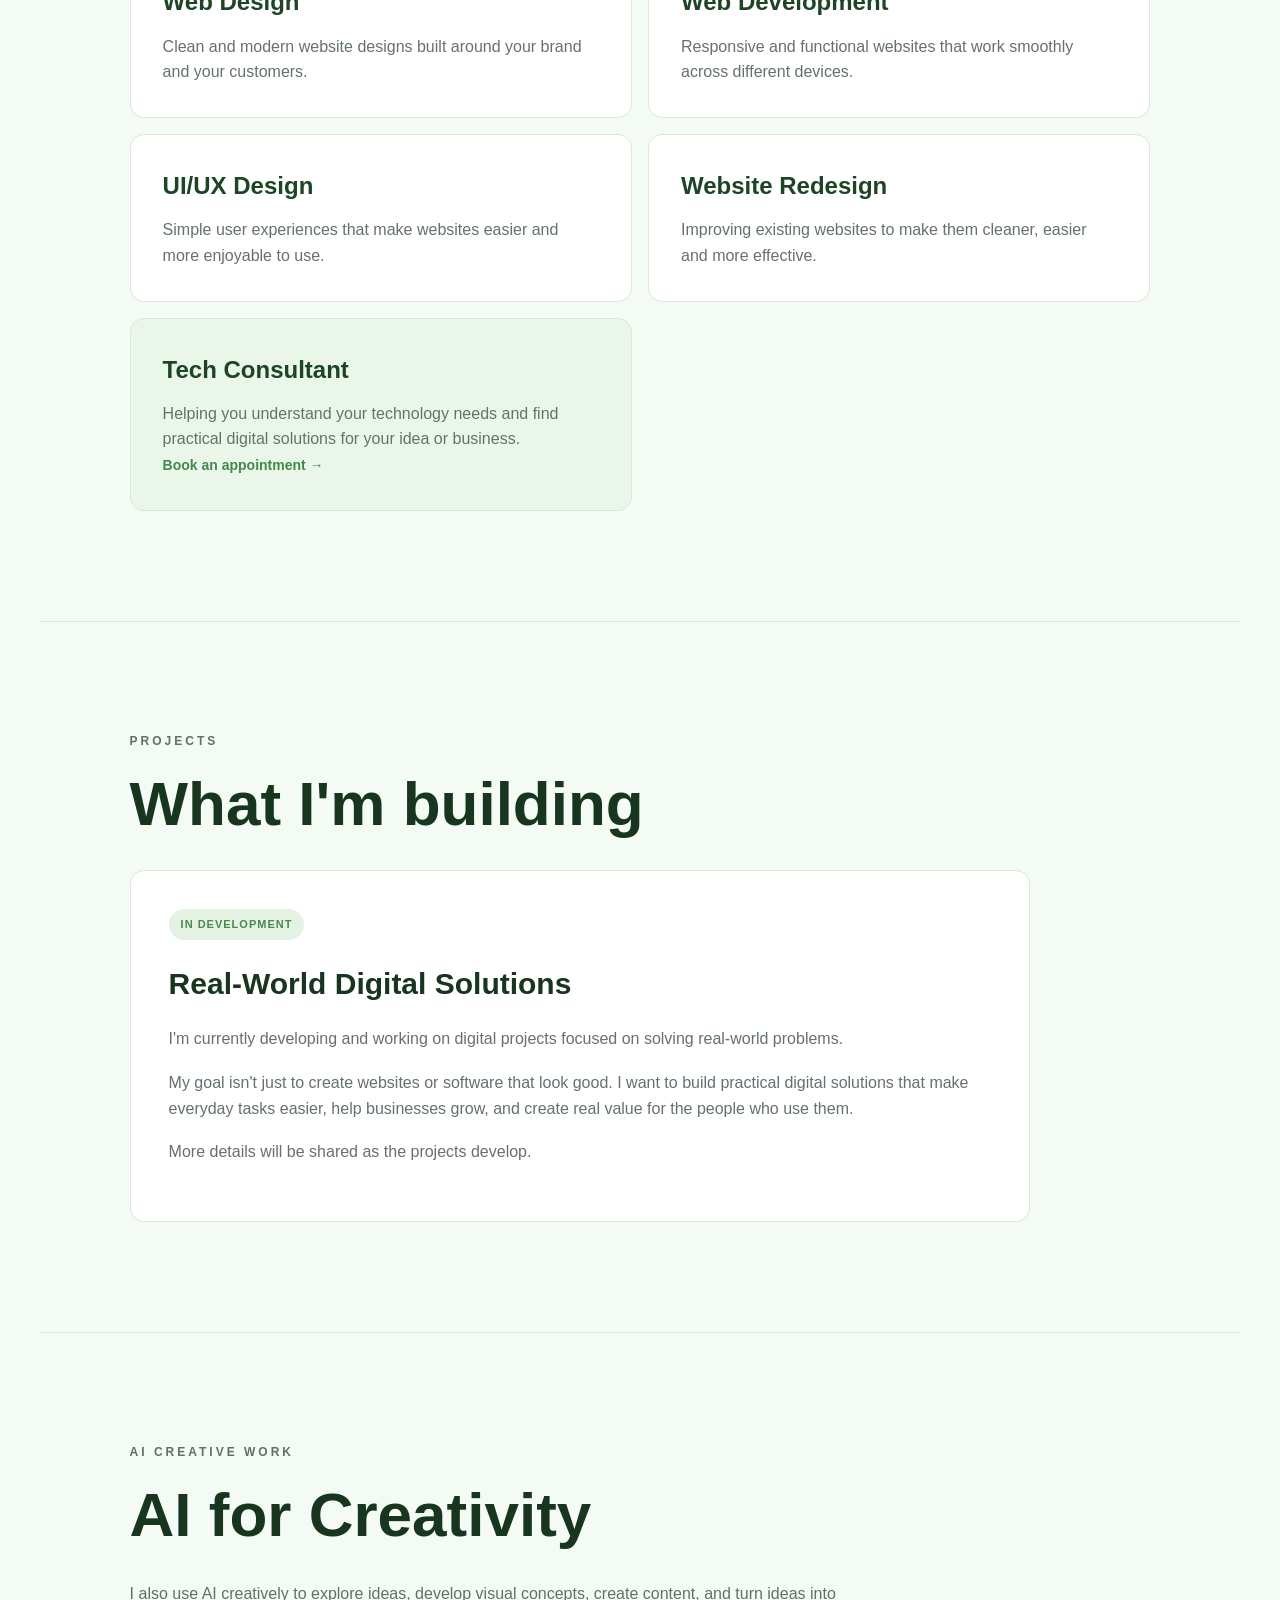
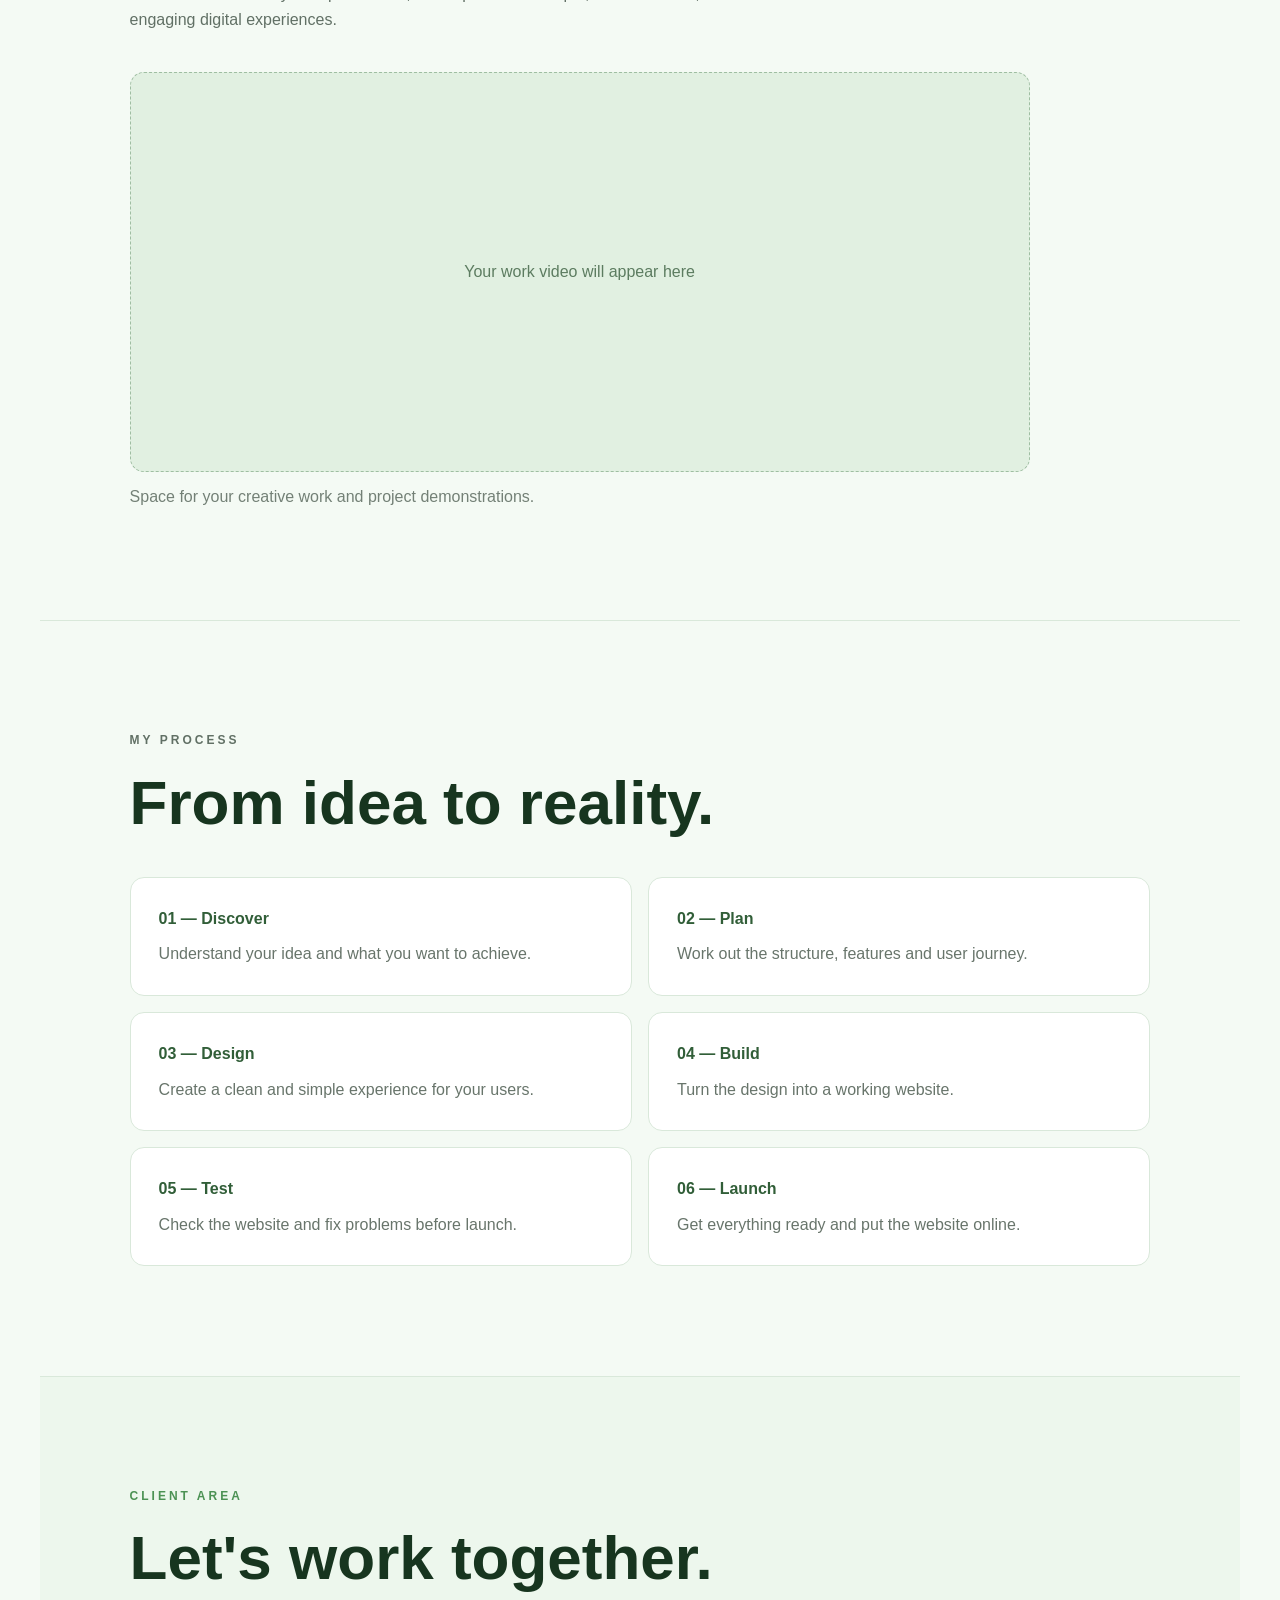
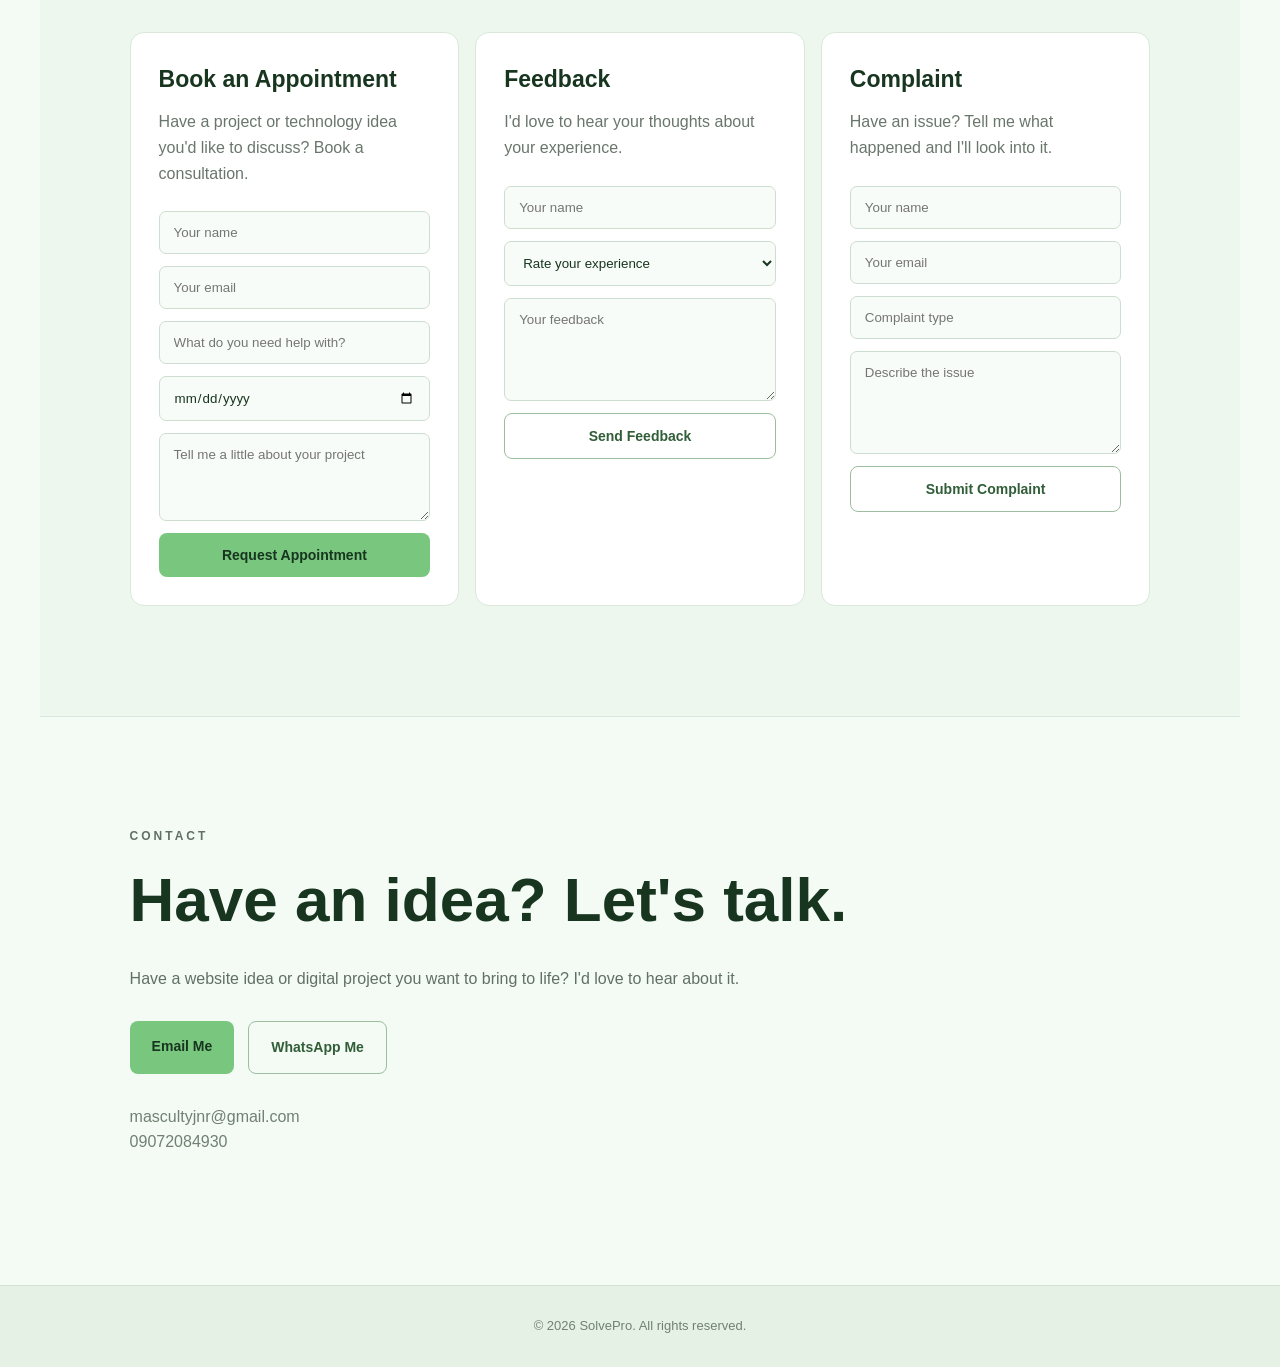
==== commit 11e3b6b0: "Update index.html" ====
--- a/index.html
+++ b/index.html
@@ -47,8 +47,7 @@
         <div class="profile-area">
 
             <div class="profile-placeholder">
-    <img src="profile.jpg" alt="SolvePro">
-</div>
+    <img src="profile.jpg" alt="SolvePro" class="logo">
         </div>
 
 
--- a/style.css
+++ b/style.css
@@ -39,8 +39,9 @@
 }
 
 .logo {
-    font-size: 25px;
-    font-weight: 700;
+    width: 160px;
+    height: auto;
+}
     color: #17351f;
 }
 
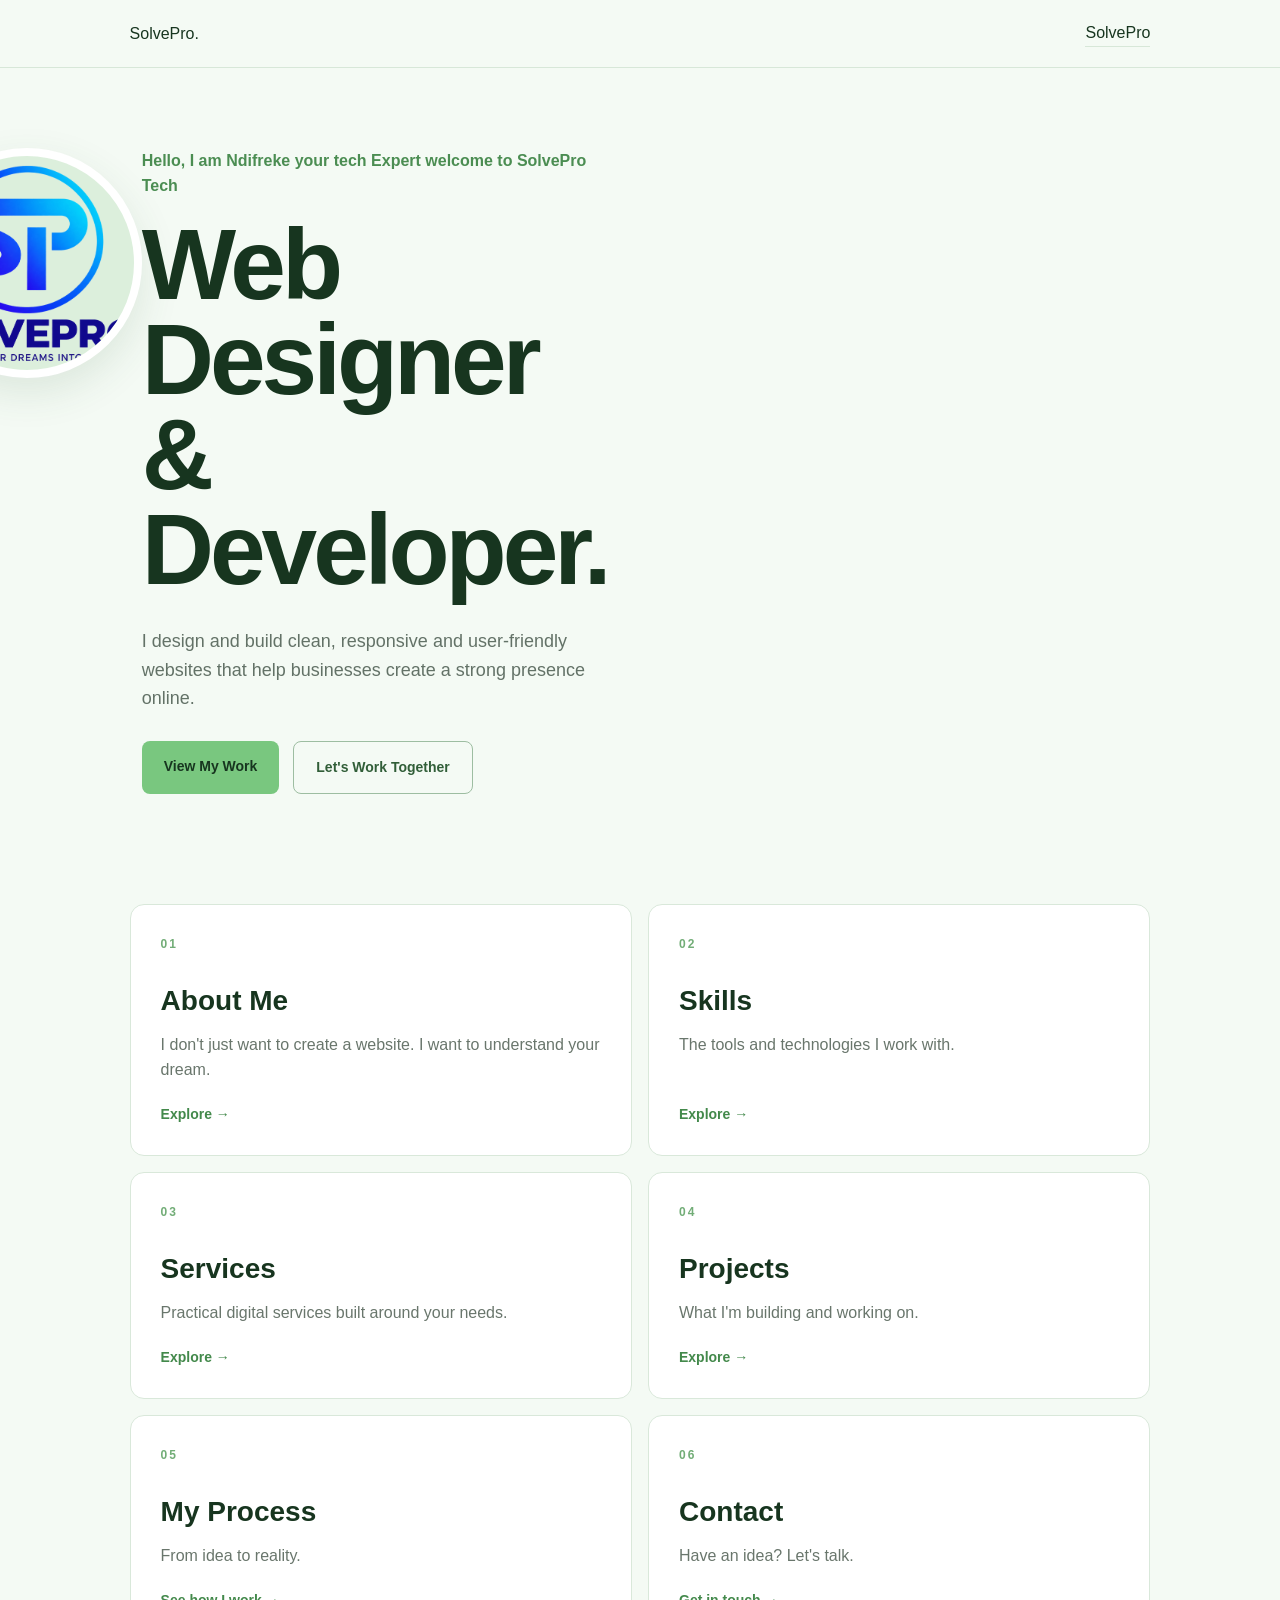
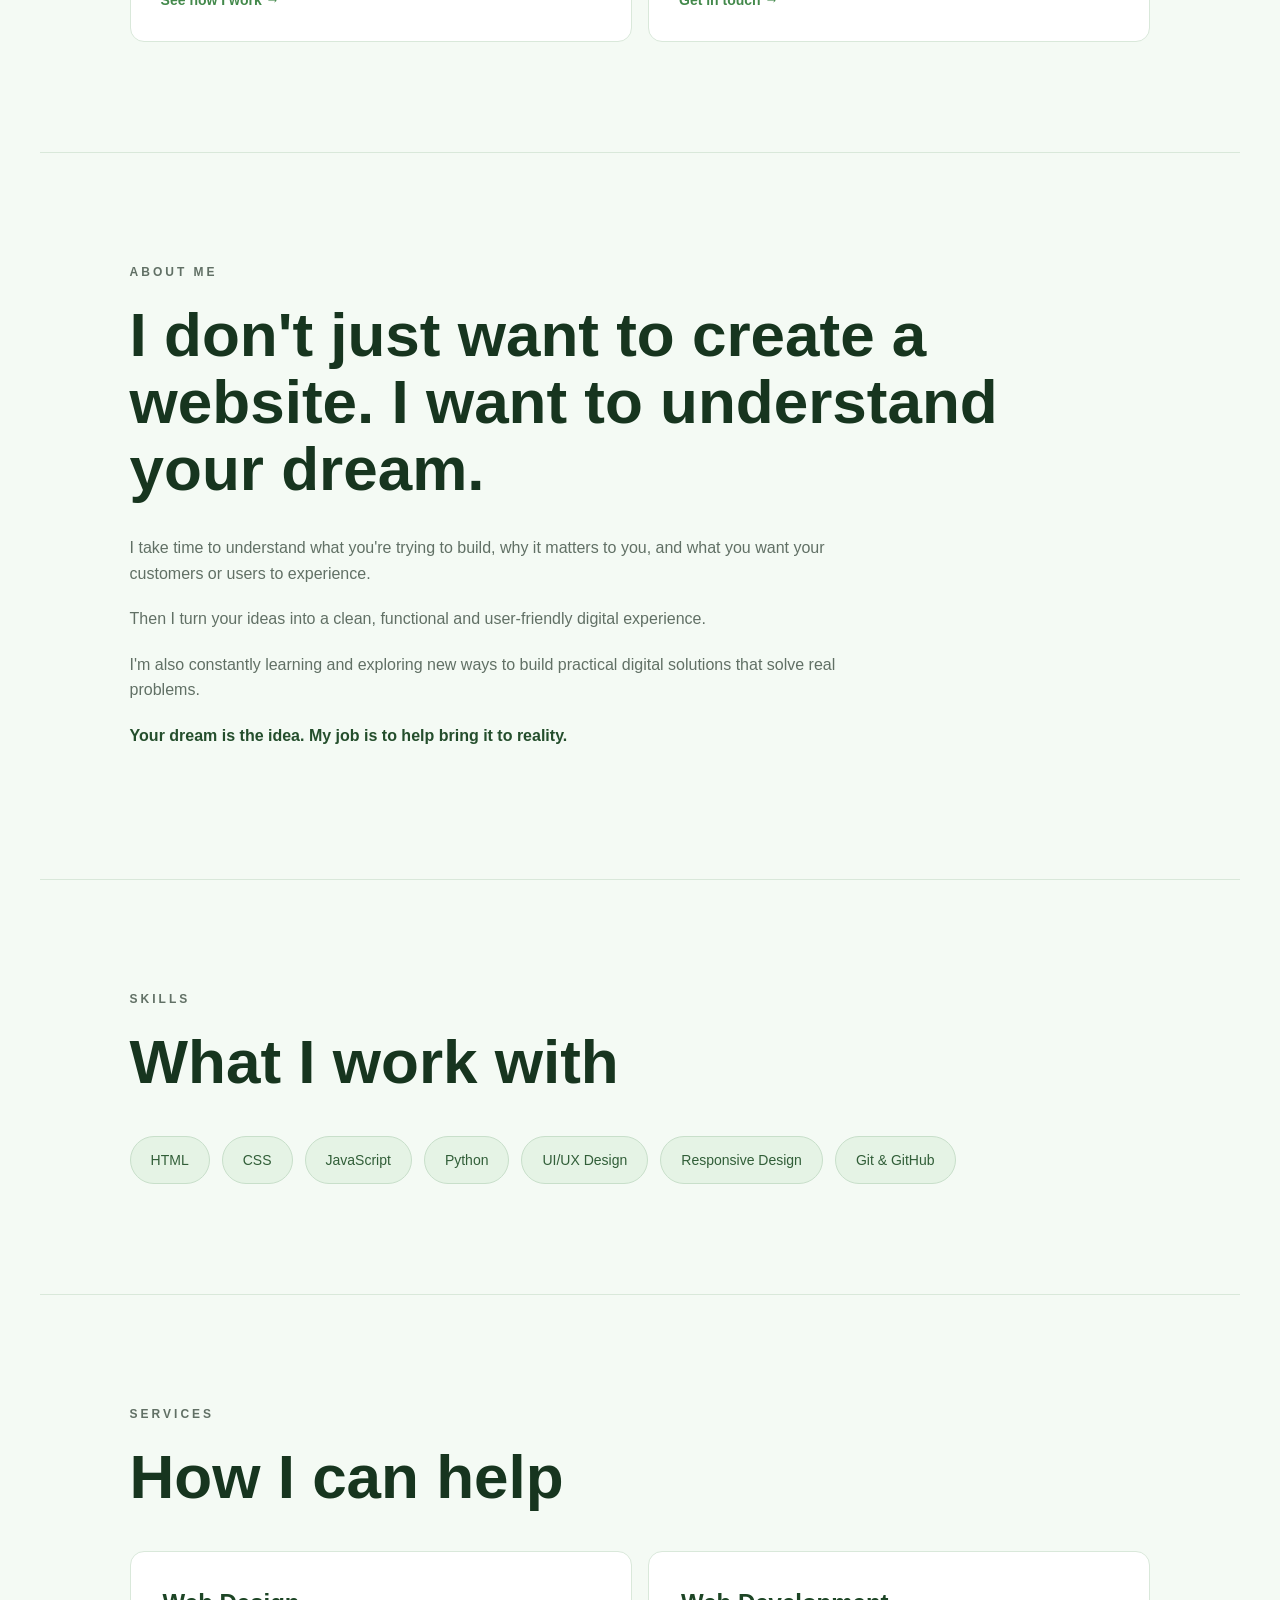
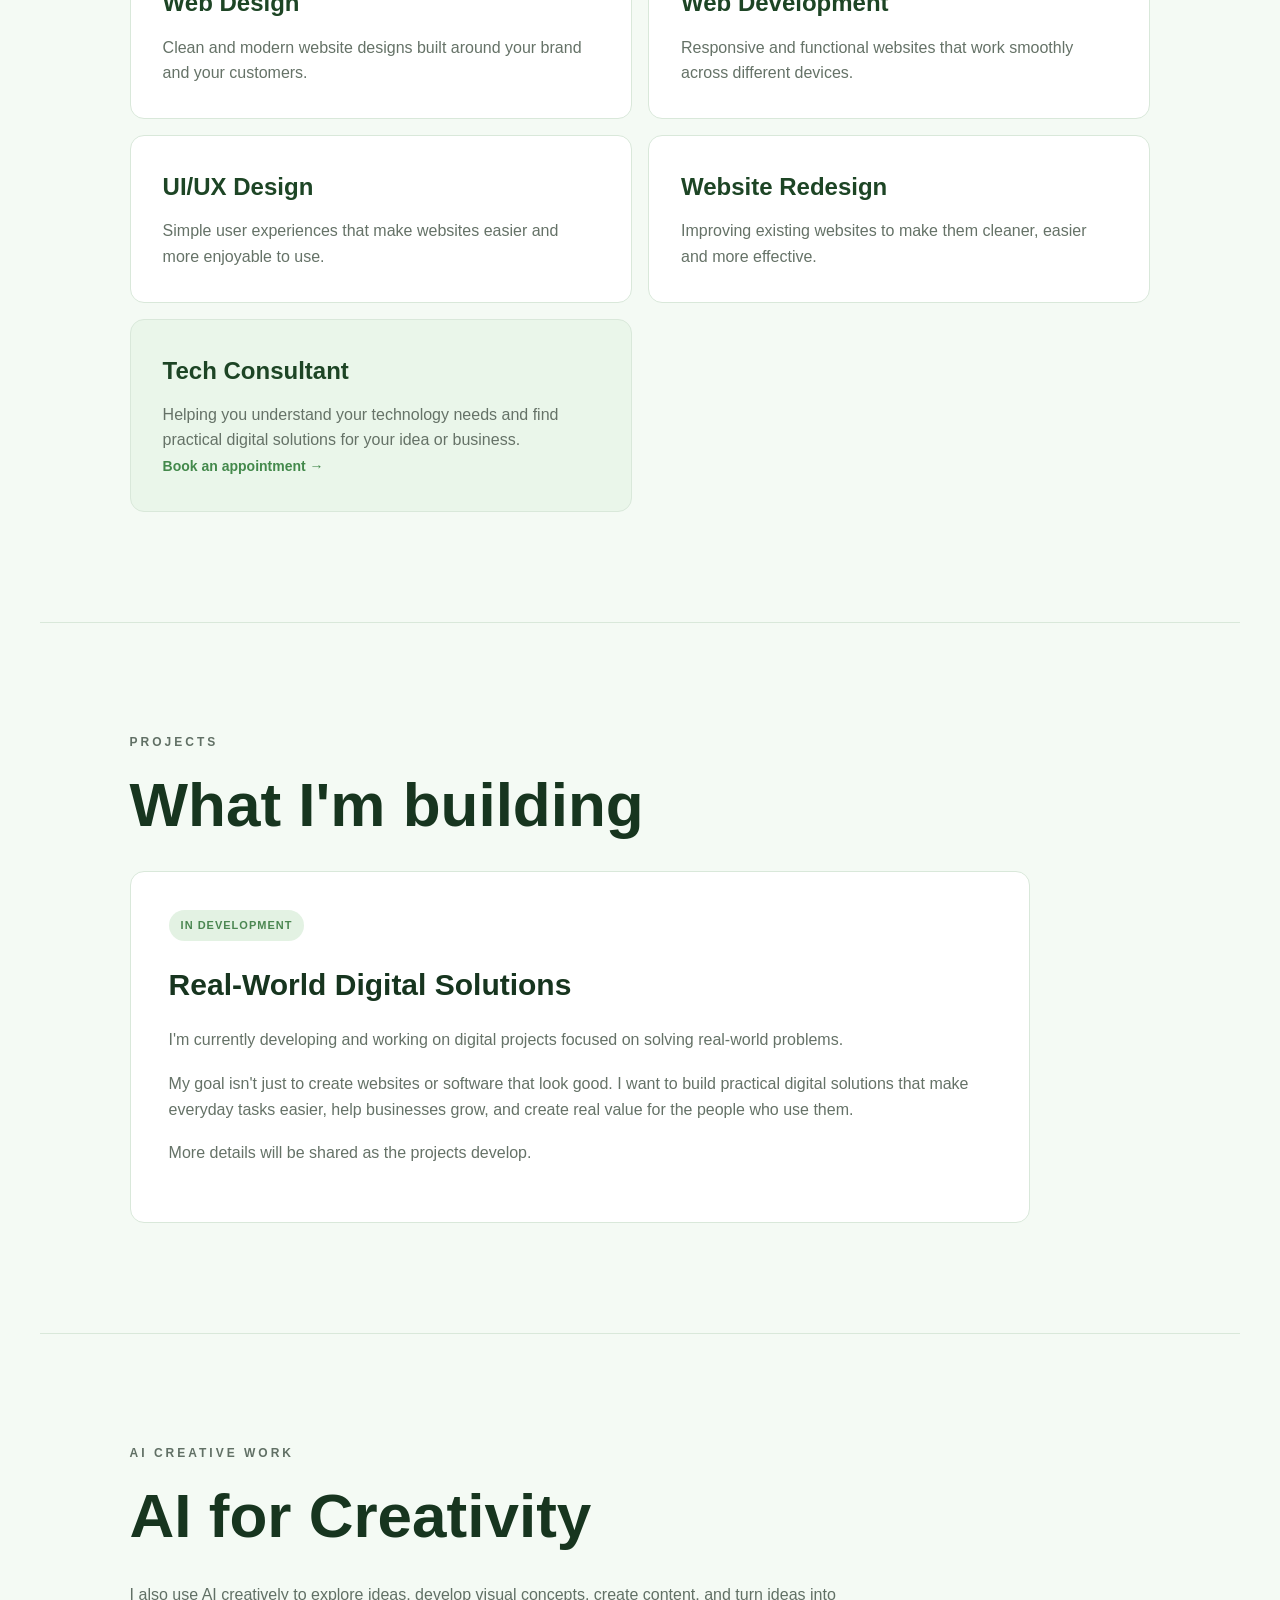
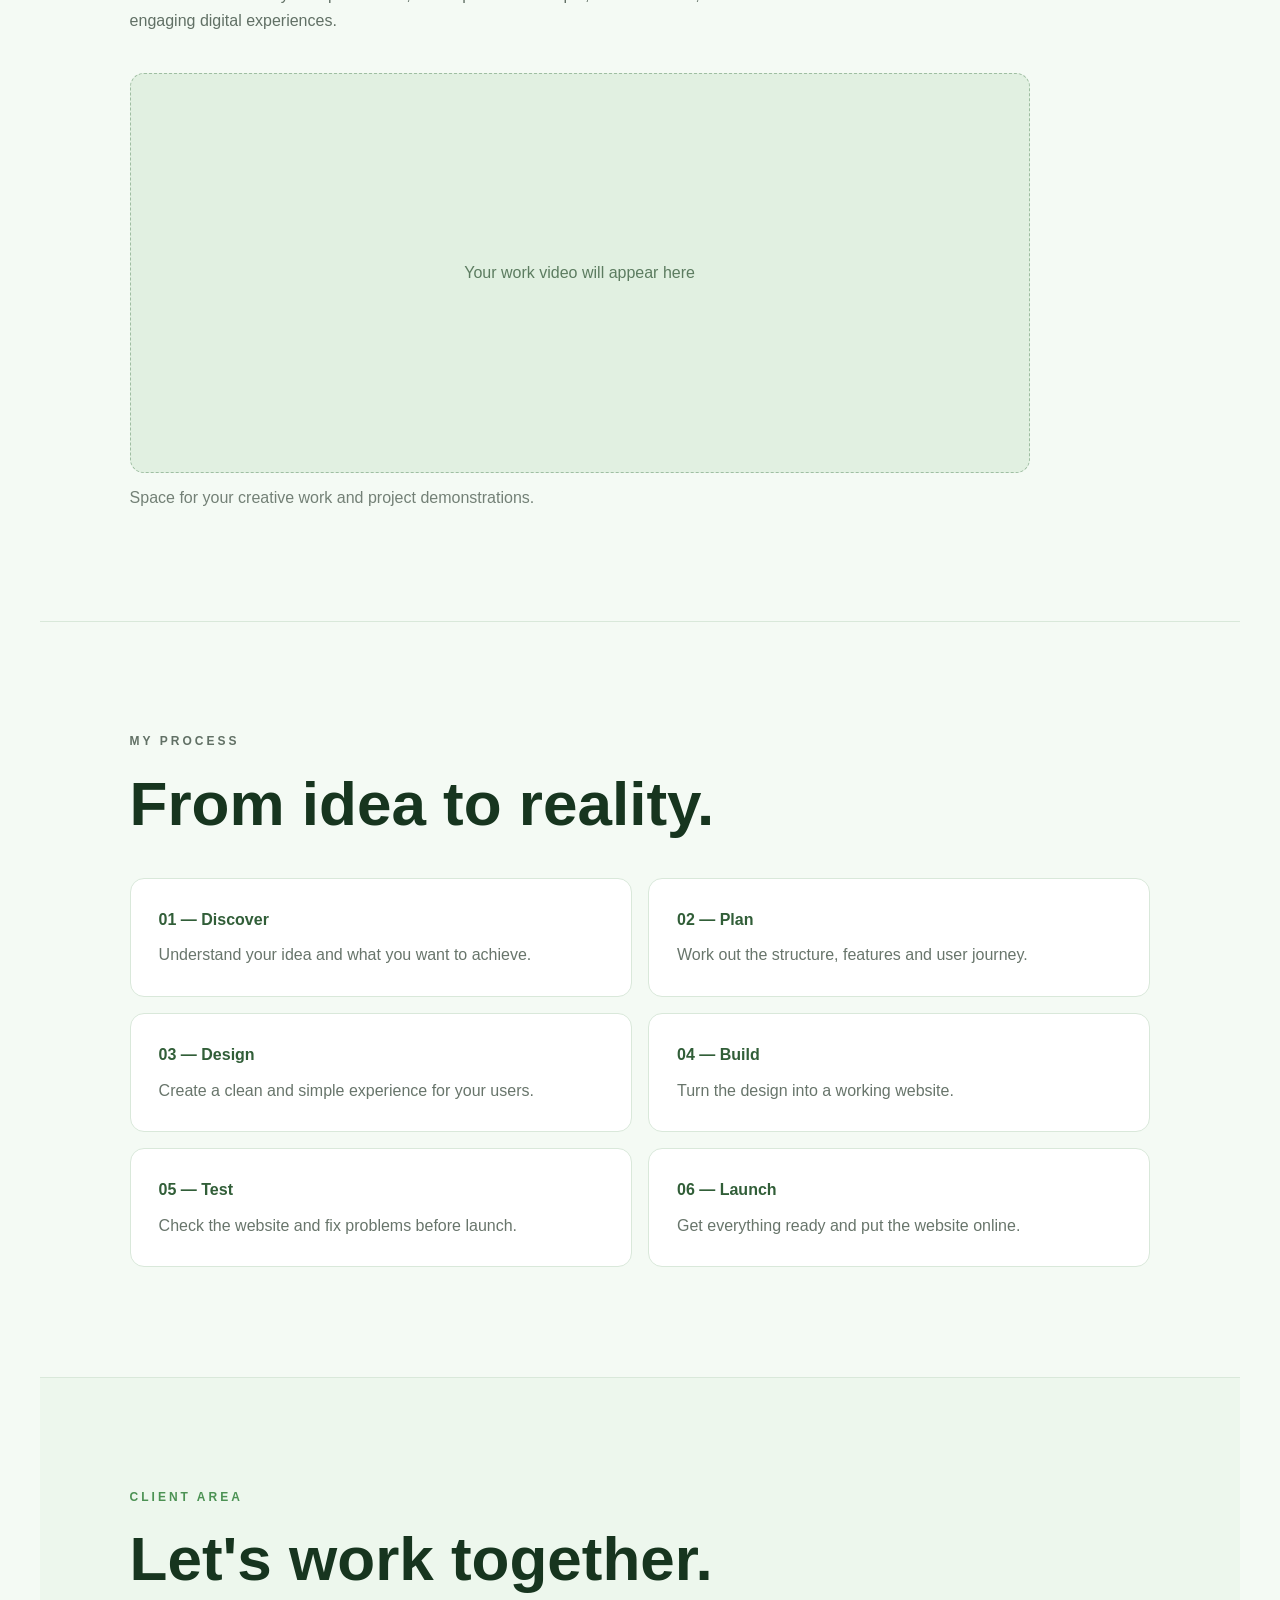
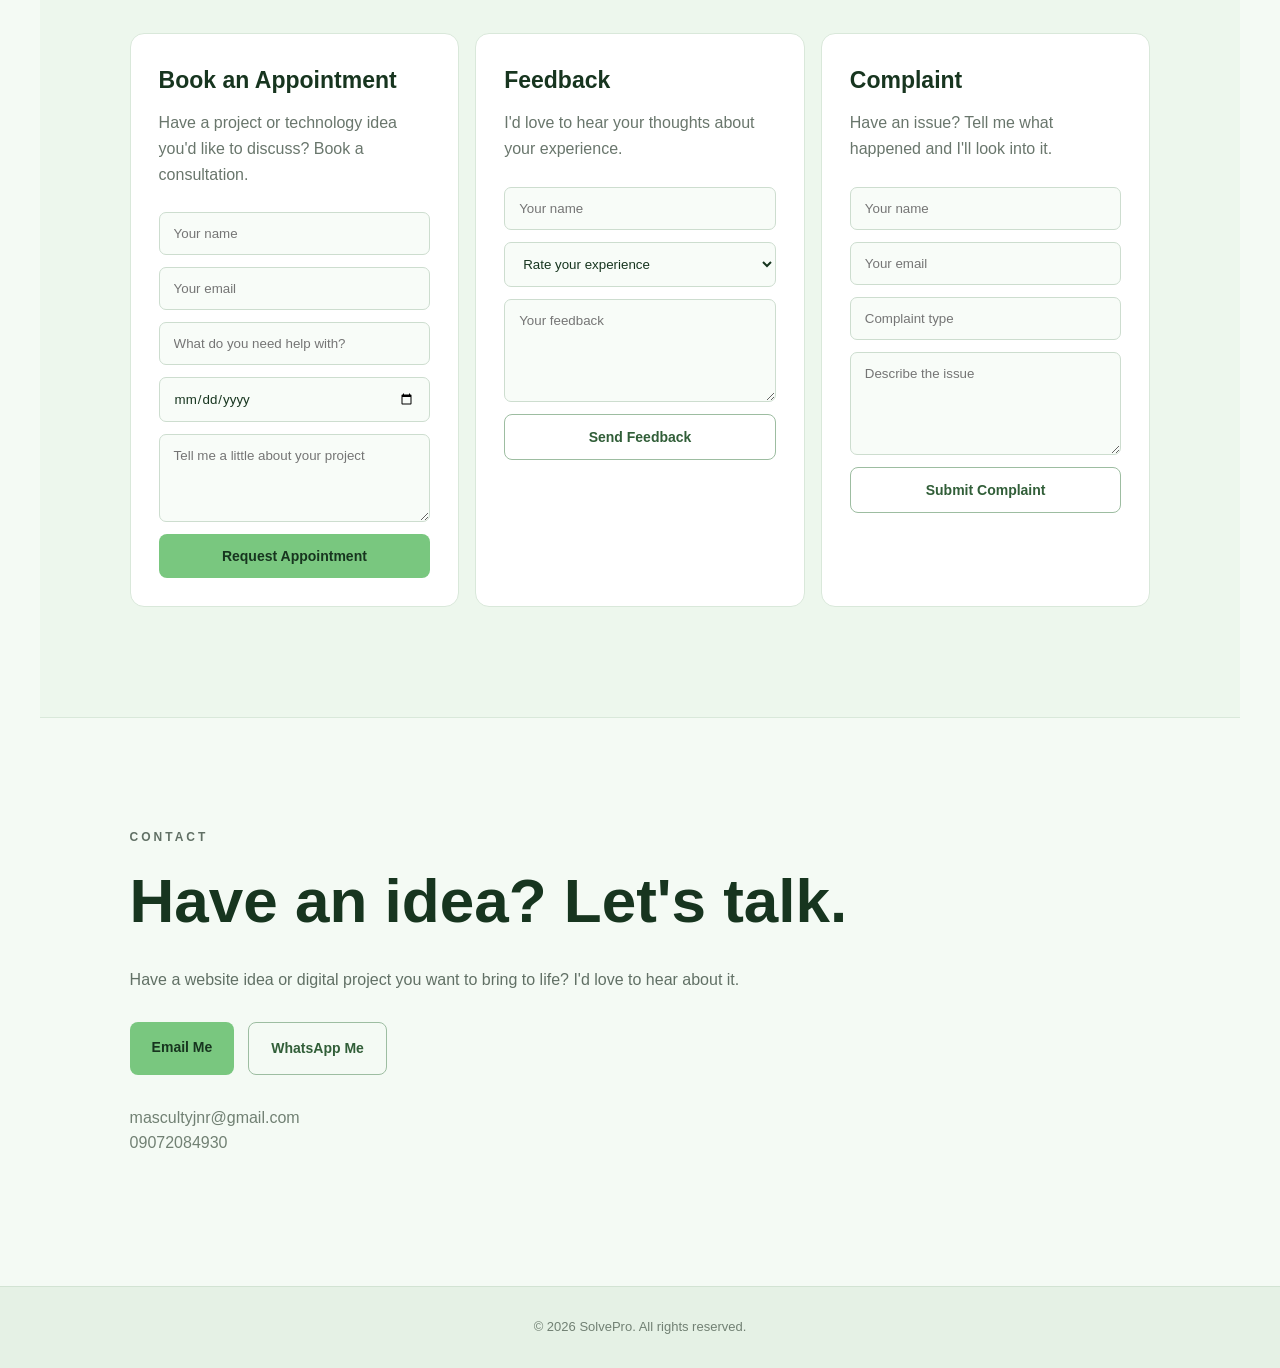
==== commit f7352ae5: "Update index.html" ====
--- a/index.html
+++ b/index.html
@@ -20,14 +20,13 @@
     <nav class="navbar">
 
         <a href="#" class="logo">SolvePro.</a>
-
-        <div class="nav-links">
-    <a href="about.html">About</a>
-    <a href="skills.html">Skills</a>
-    <a href="services.html">Services</a>
-    <a href="projects.html">Projects</a>
-    <a href="process.html">Process</a>
-    <a href="contact.html">Contact</a>
+<header class="top-header">
+
+    <a href="index.html" class="site-logo">
+        SolvePro
+    </a>
+
+</header>
 </div>
 
     </nav>
--- a/style.css
+++ b/style.css
@@ -89,15 +89,20 @@
     width: 230px;
     height: 230px;
     border-radius: 50%;
+    overflow: hidden;
     background: #dcefdc;
     border: 8px solid #ffffff;
     box-shadow: 0 15px 40px rgba(50, 100, 55, 0.12);
-    display: flex;
-    align-items: center;
-    justify-content: center;
-    color: #5a805e;
-    font-size: 14px;
-}
+    flex-shrink: 0;
+}
+
+.profile-placeholder img {
+    width: 100%;
+    height: 100%;
+    object-fit: cover;
+    object-position: center;
+    display: block;
+};
 
 .hero-text-area {
     max-width: 800px;
@@ -577,4 +582,63 @@
     .btn {
         text-align: center;
     }
-}
+@media (max-width: 800px) {
+
+    .profile-placeholder {
+        width: 180px;
+        height: 180px;
+        margin: 0 auto;
+    }
+
+}
+@media (max-width: 800px) {
+
+    .hero {
+        padding-left: 7%;
+        padding-right: 7%;
+    }
+
+    .hero-text-area {
+        width: 100%;
+        padding: 0 5px;
+    }
+
+    .hero-description {
+        padding: 0 5px;
+    }
+
+}
+/* SOLVEPRO TOP HEADER */
+
+.top-header {
+    width: 100%;
+    height: 95px;
+    background: #79c77f;
+    display: flex;
+    align-items: center;
+    justify-content: center;
+    border-bottom: 1px solid #65ad6b;
+}
+
+.site-logo {
+    color: #17351f;
+    font-size: 38px;
+    font-weight: 800;
+    letter-spacing: -1px;
+    text-decoration: none;
+}
+
+
+/* MOBILE */
+
+@media (max-width: 600px) {
+
+    .top-header {
+        height: 82px;
+    }
+
+    .site-logo {
+        font-size: 32px;
+    }
+
+        }
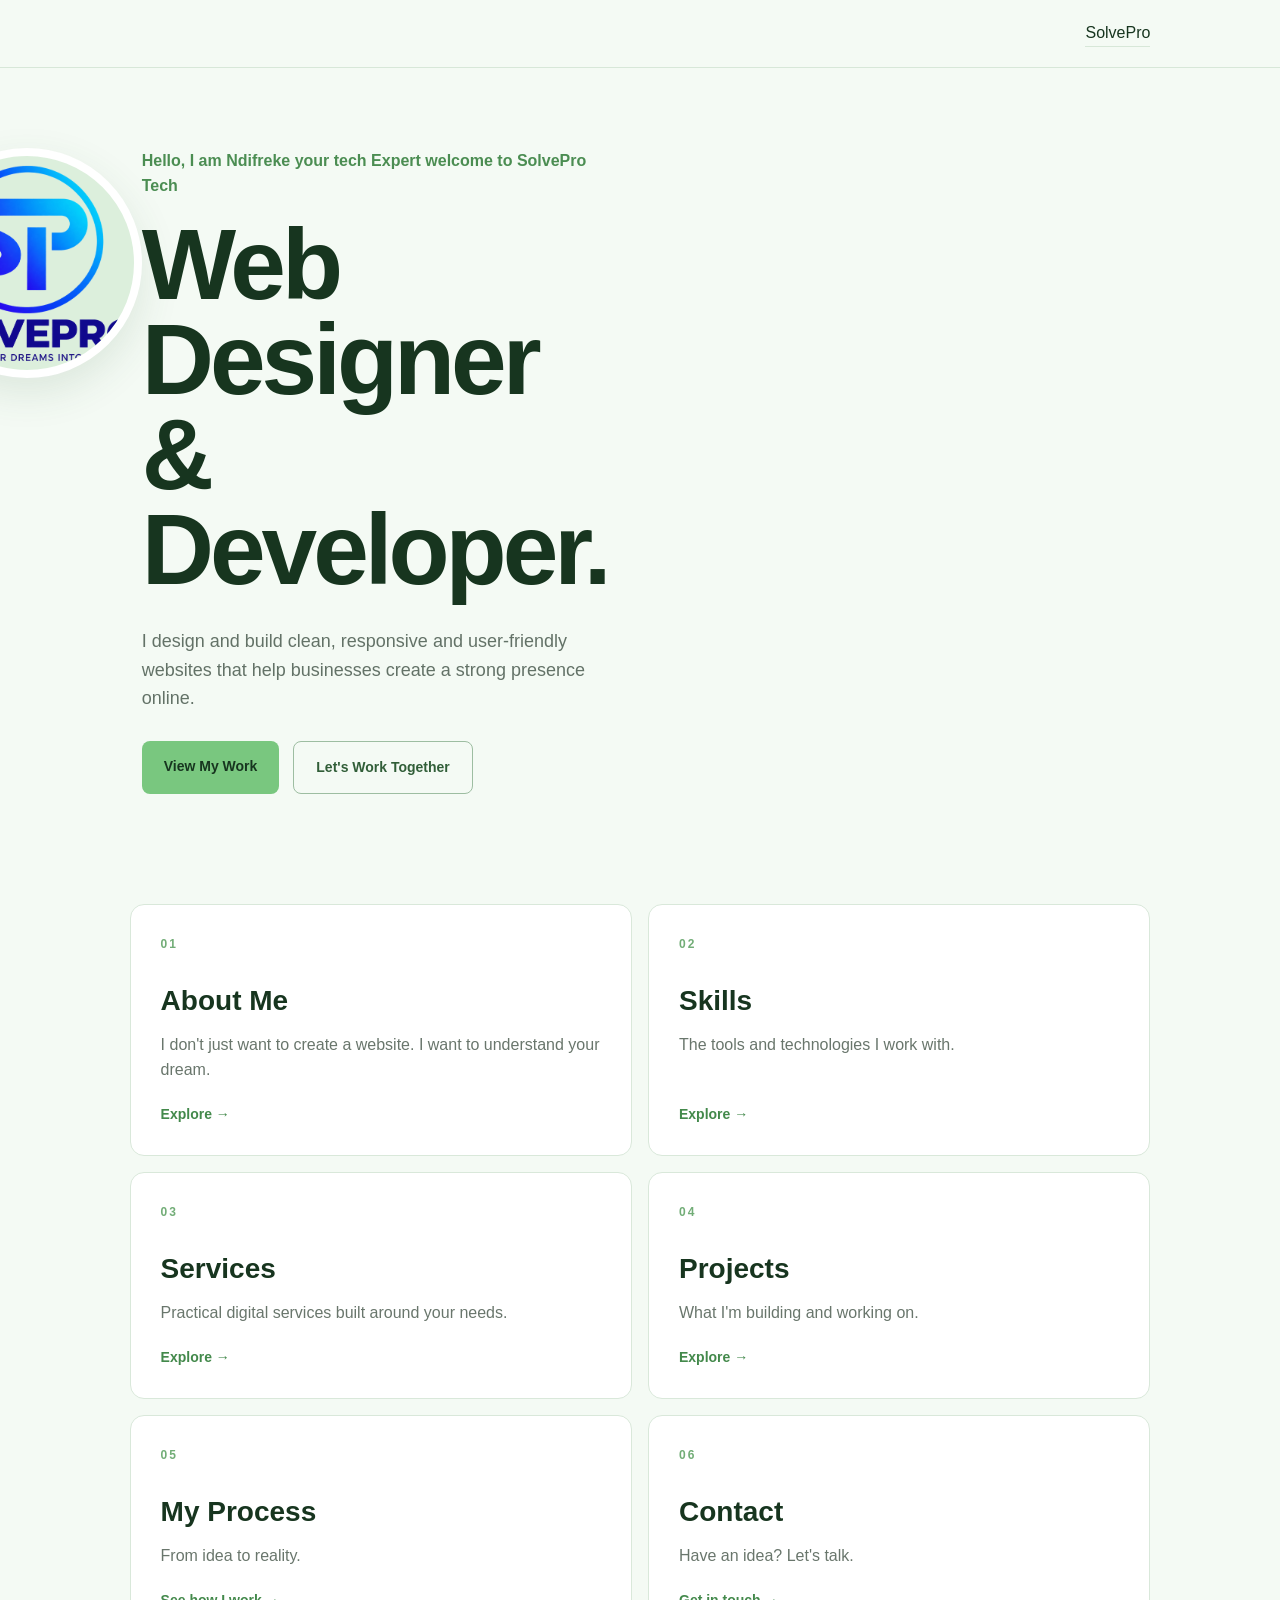
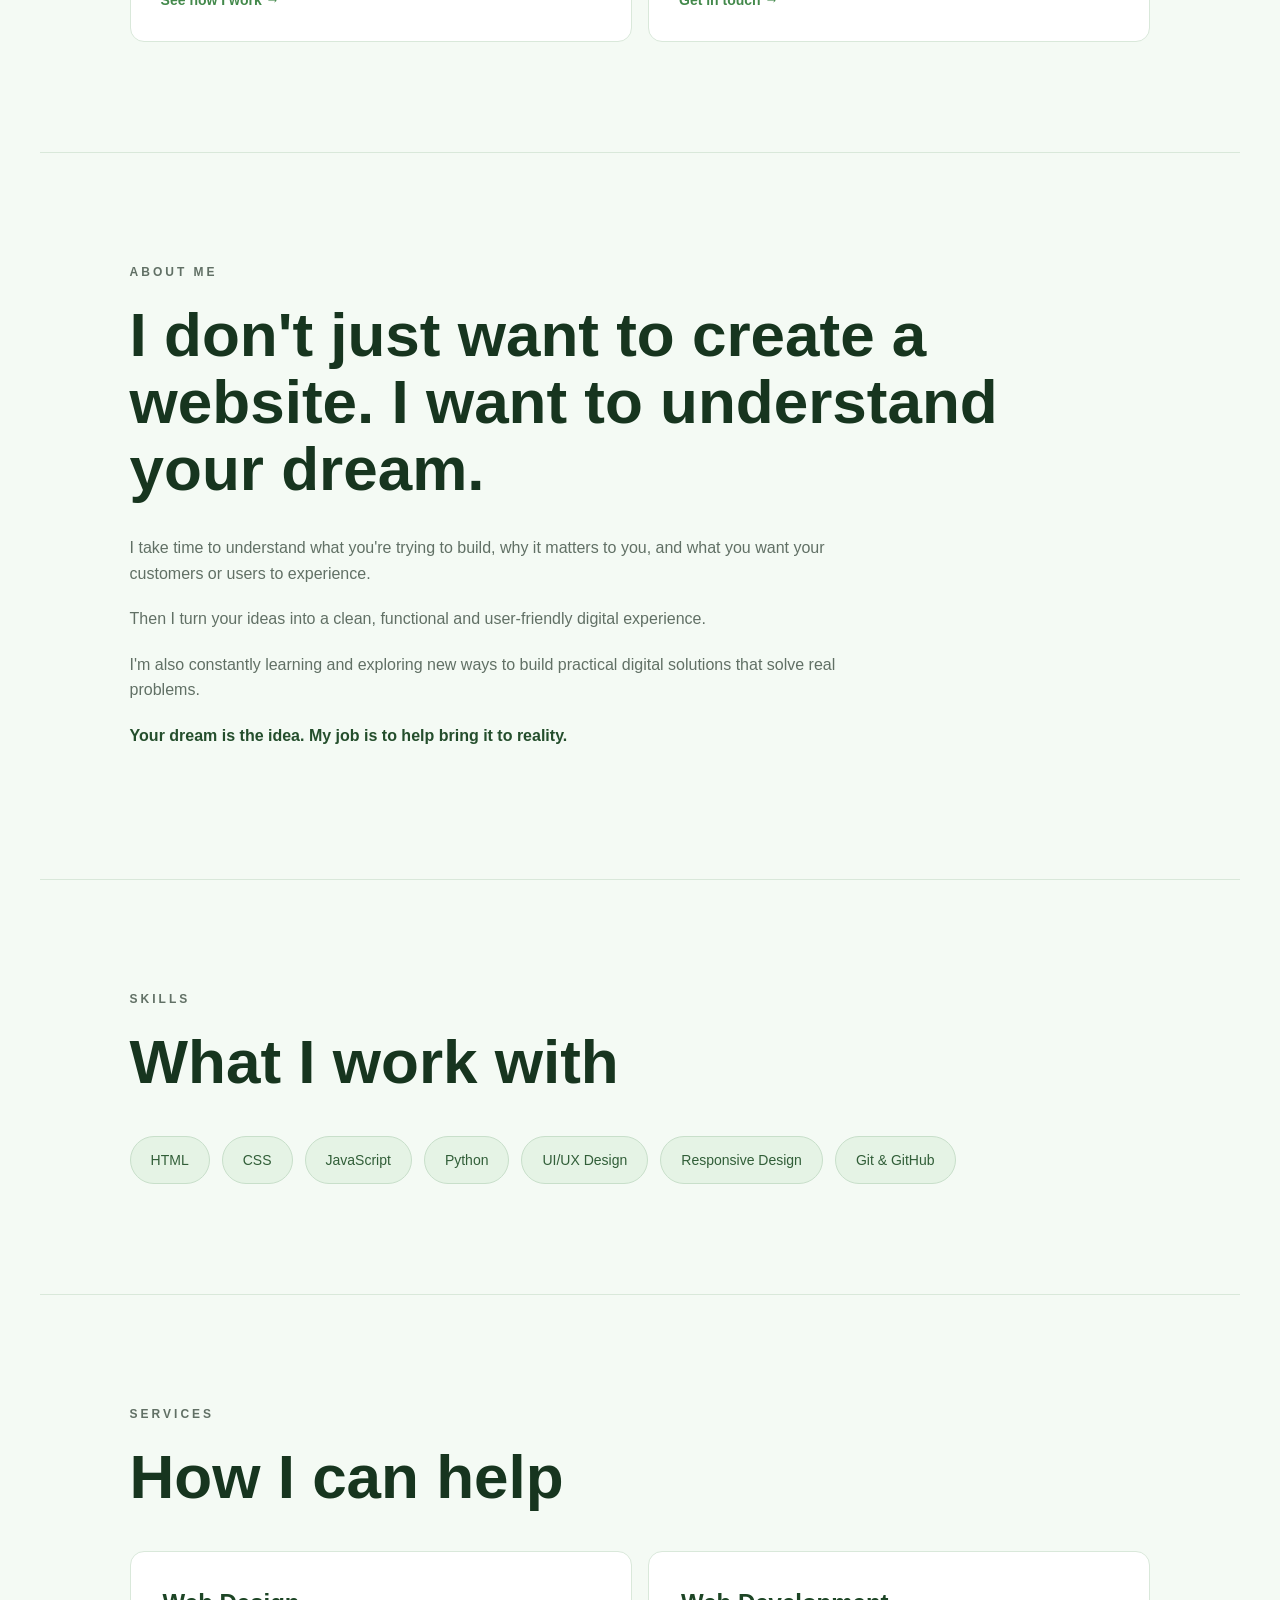
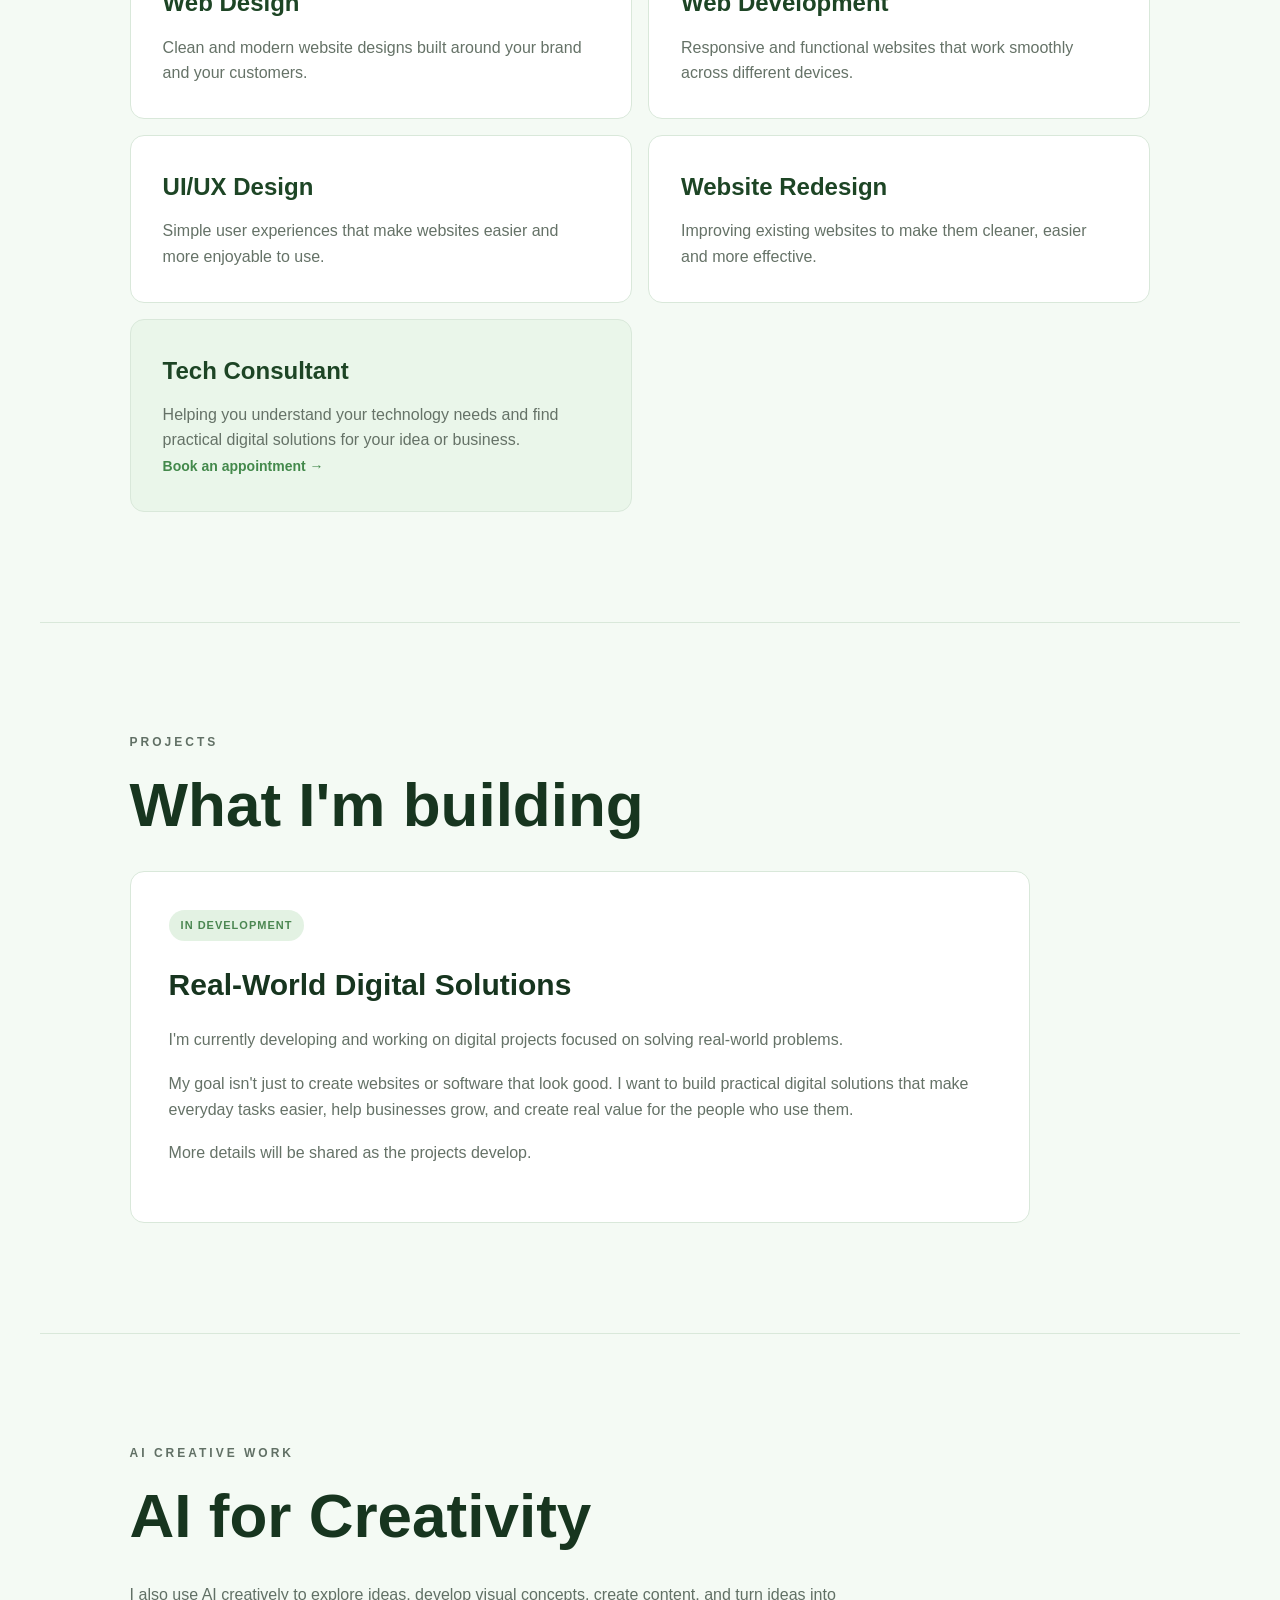
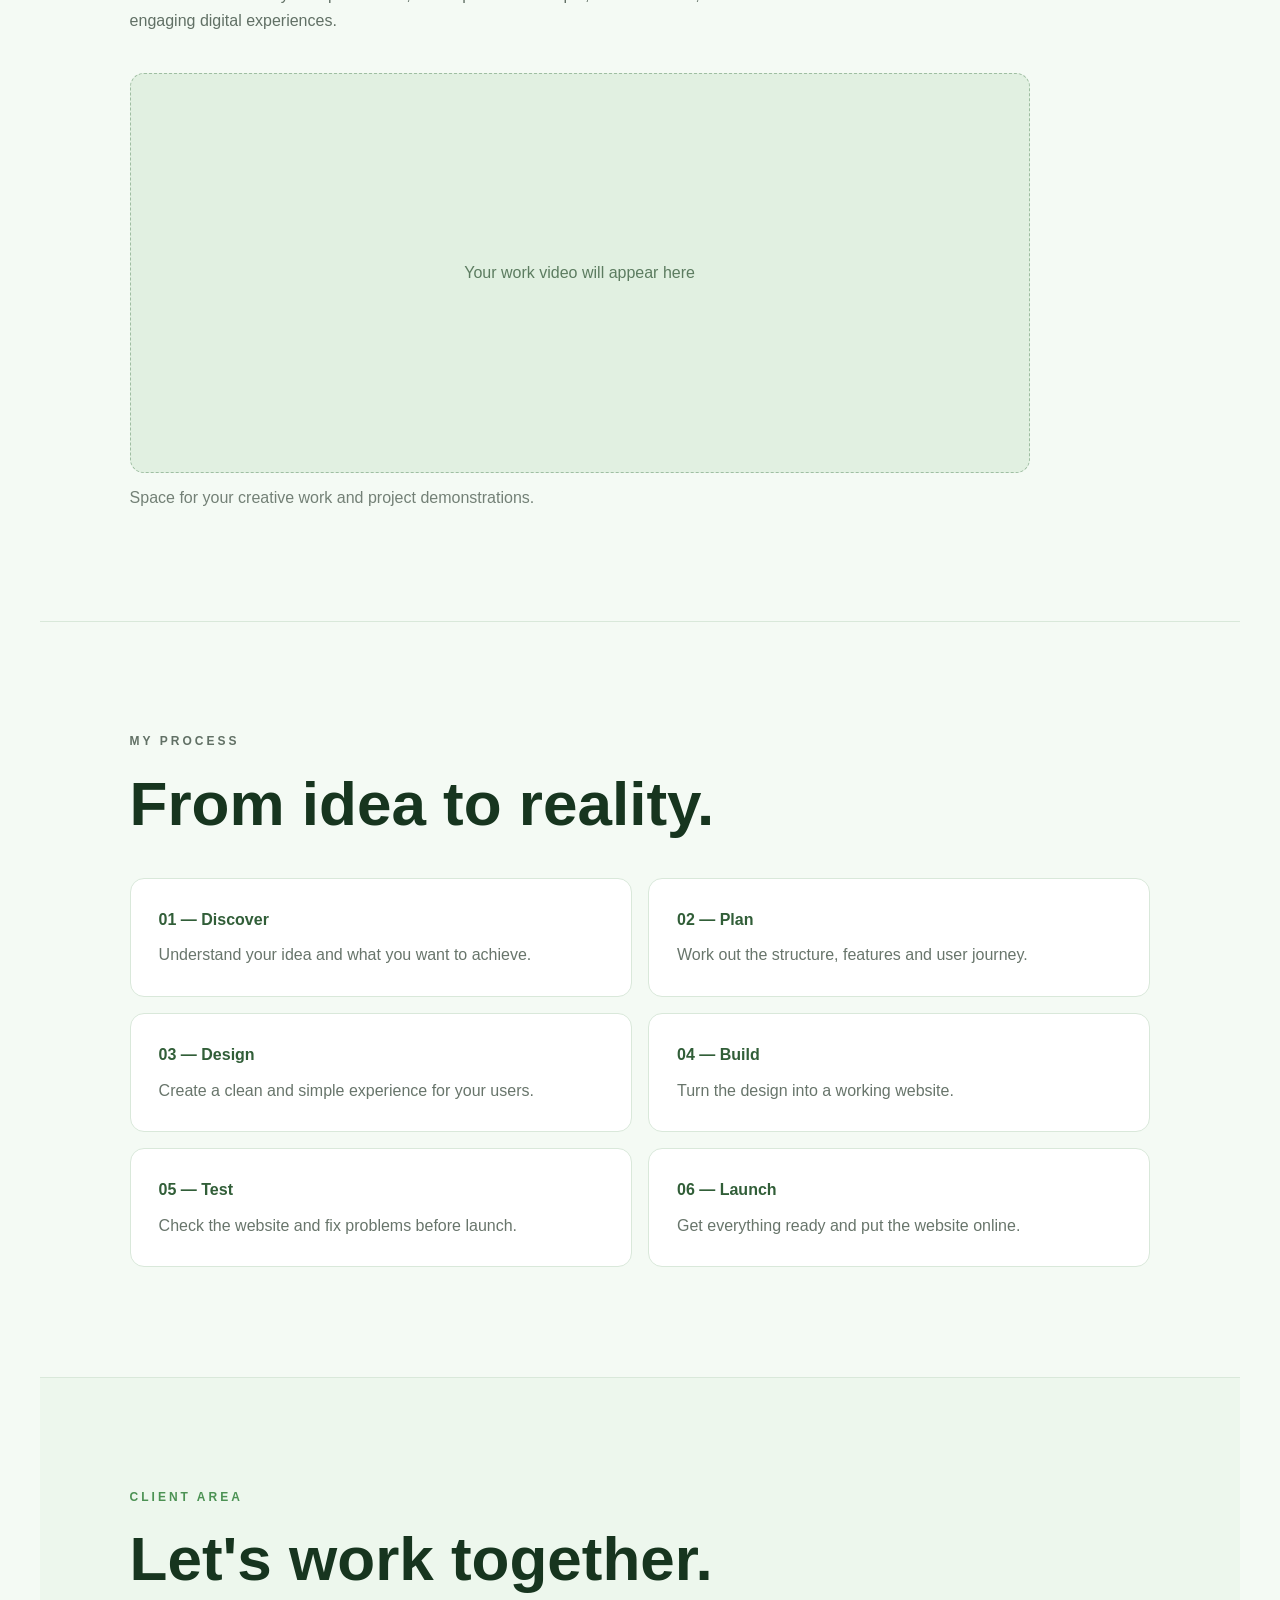
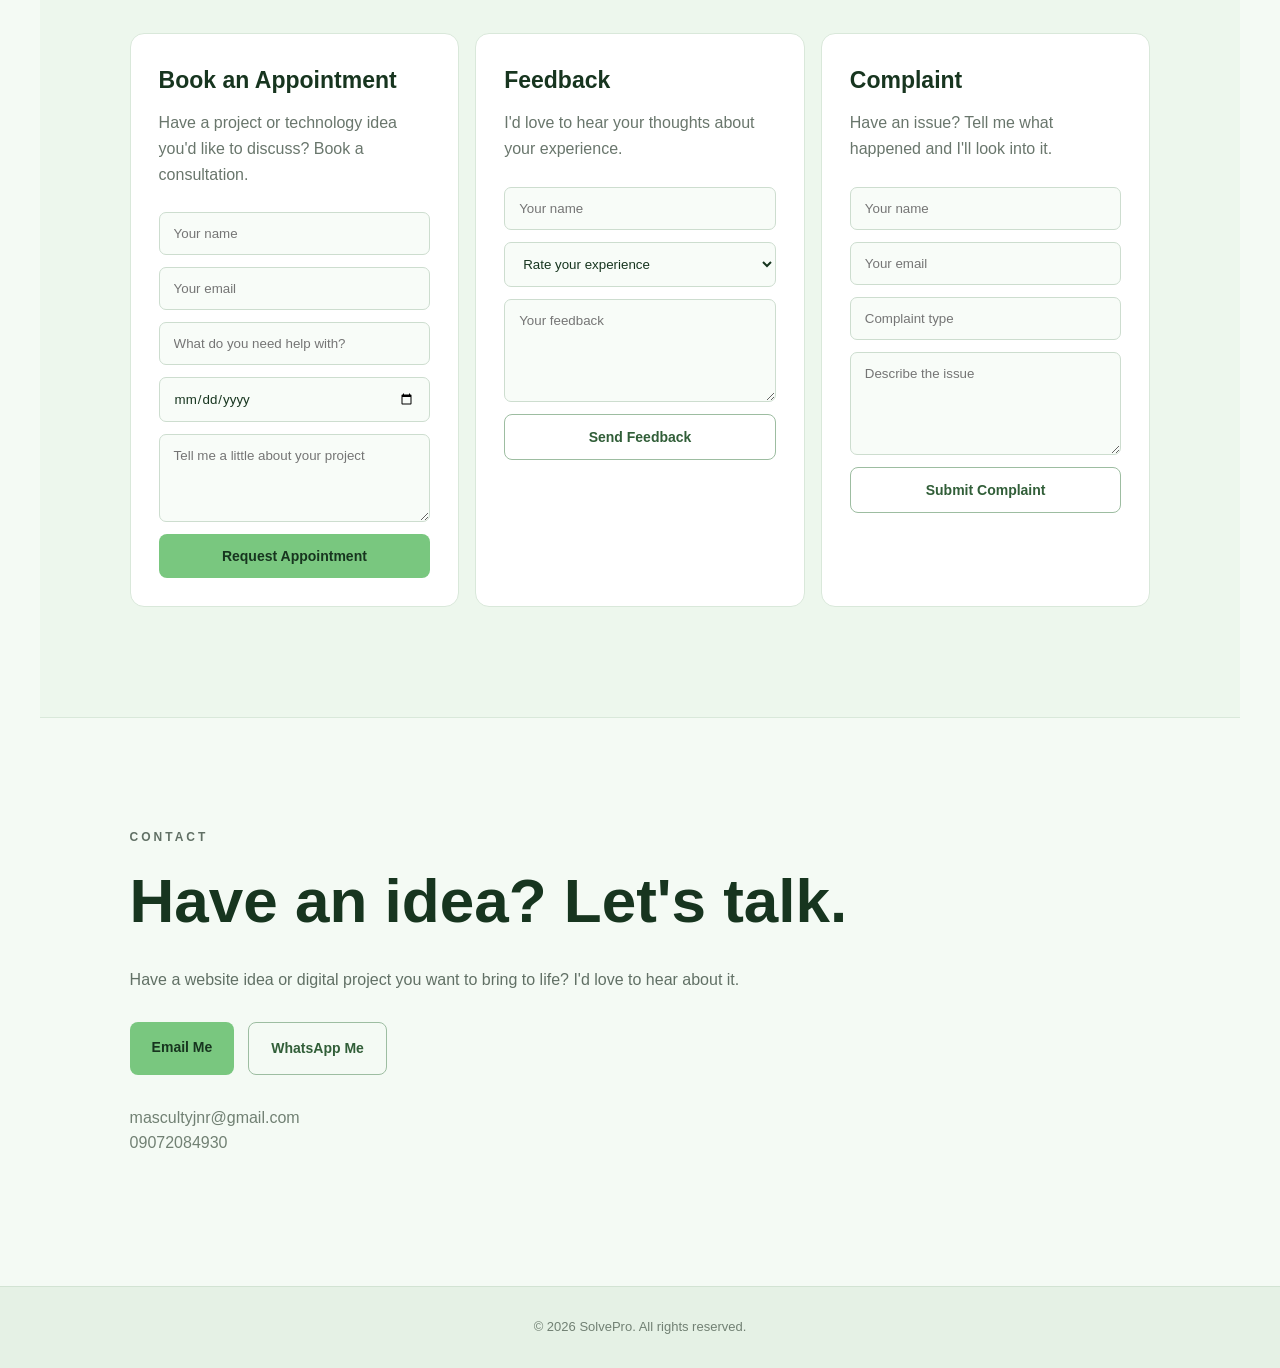
==== commit 259ee7a3: "Update index.html" ====
--- a/index.html
+++ b/index.html
@@ -8,7 +8,7 @@
     <title>SolvePro Tech| Web Designer & Developer</title>
 
     <meta name="description"
-        content=" SolvePro - Web Designer, Developer and Tech Consultant.">
+        content=" - Web Designer, Developer and Tech Consultant.">
 
     <link rel="stylesheet" href="style.css">
 </head>
@@ -19,7 +19,7 @@
 
     <nav class="navbar">
 
-        <a href="#" class="logo">SolvePro.</a>
+        <a href="#" class="logo"></a>
 <header class="top-header">
 
     <a href="index.html" class="site-logo">
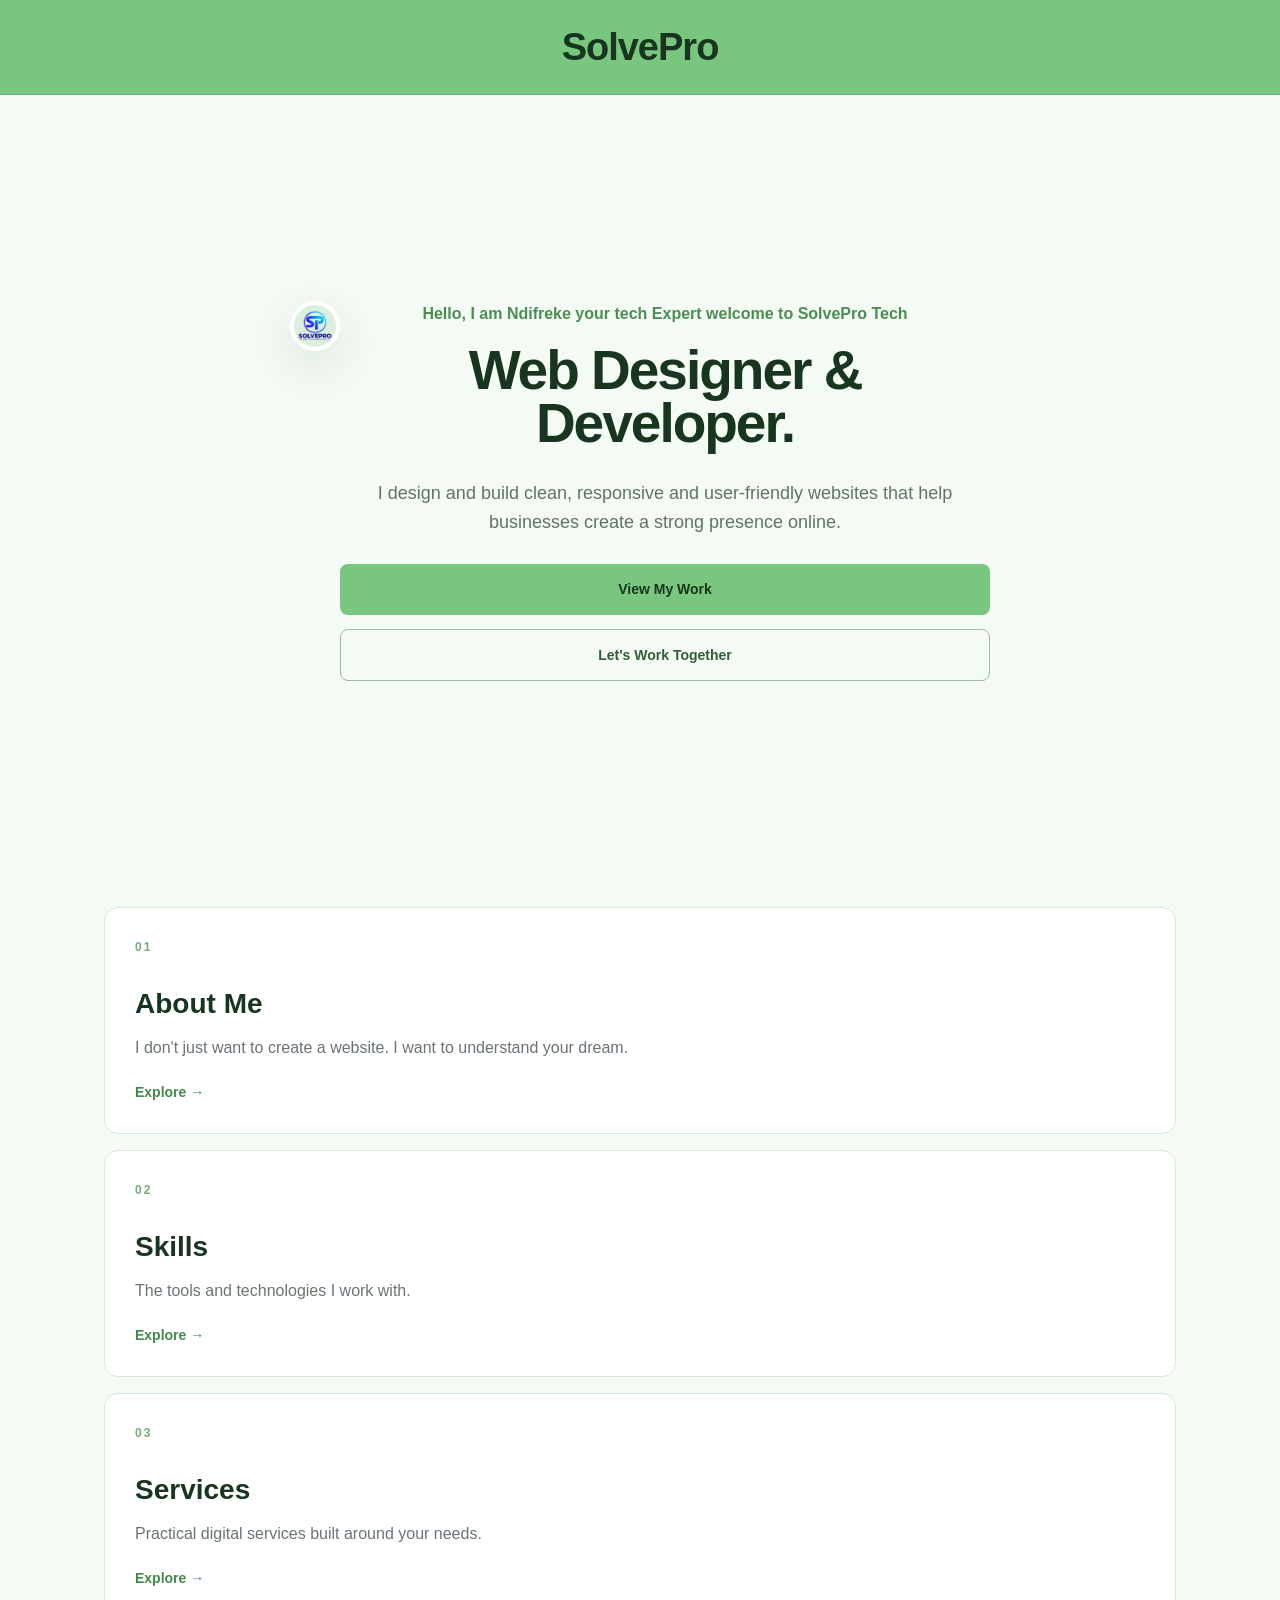
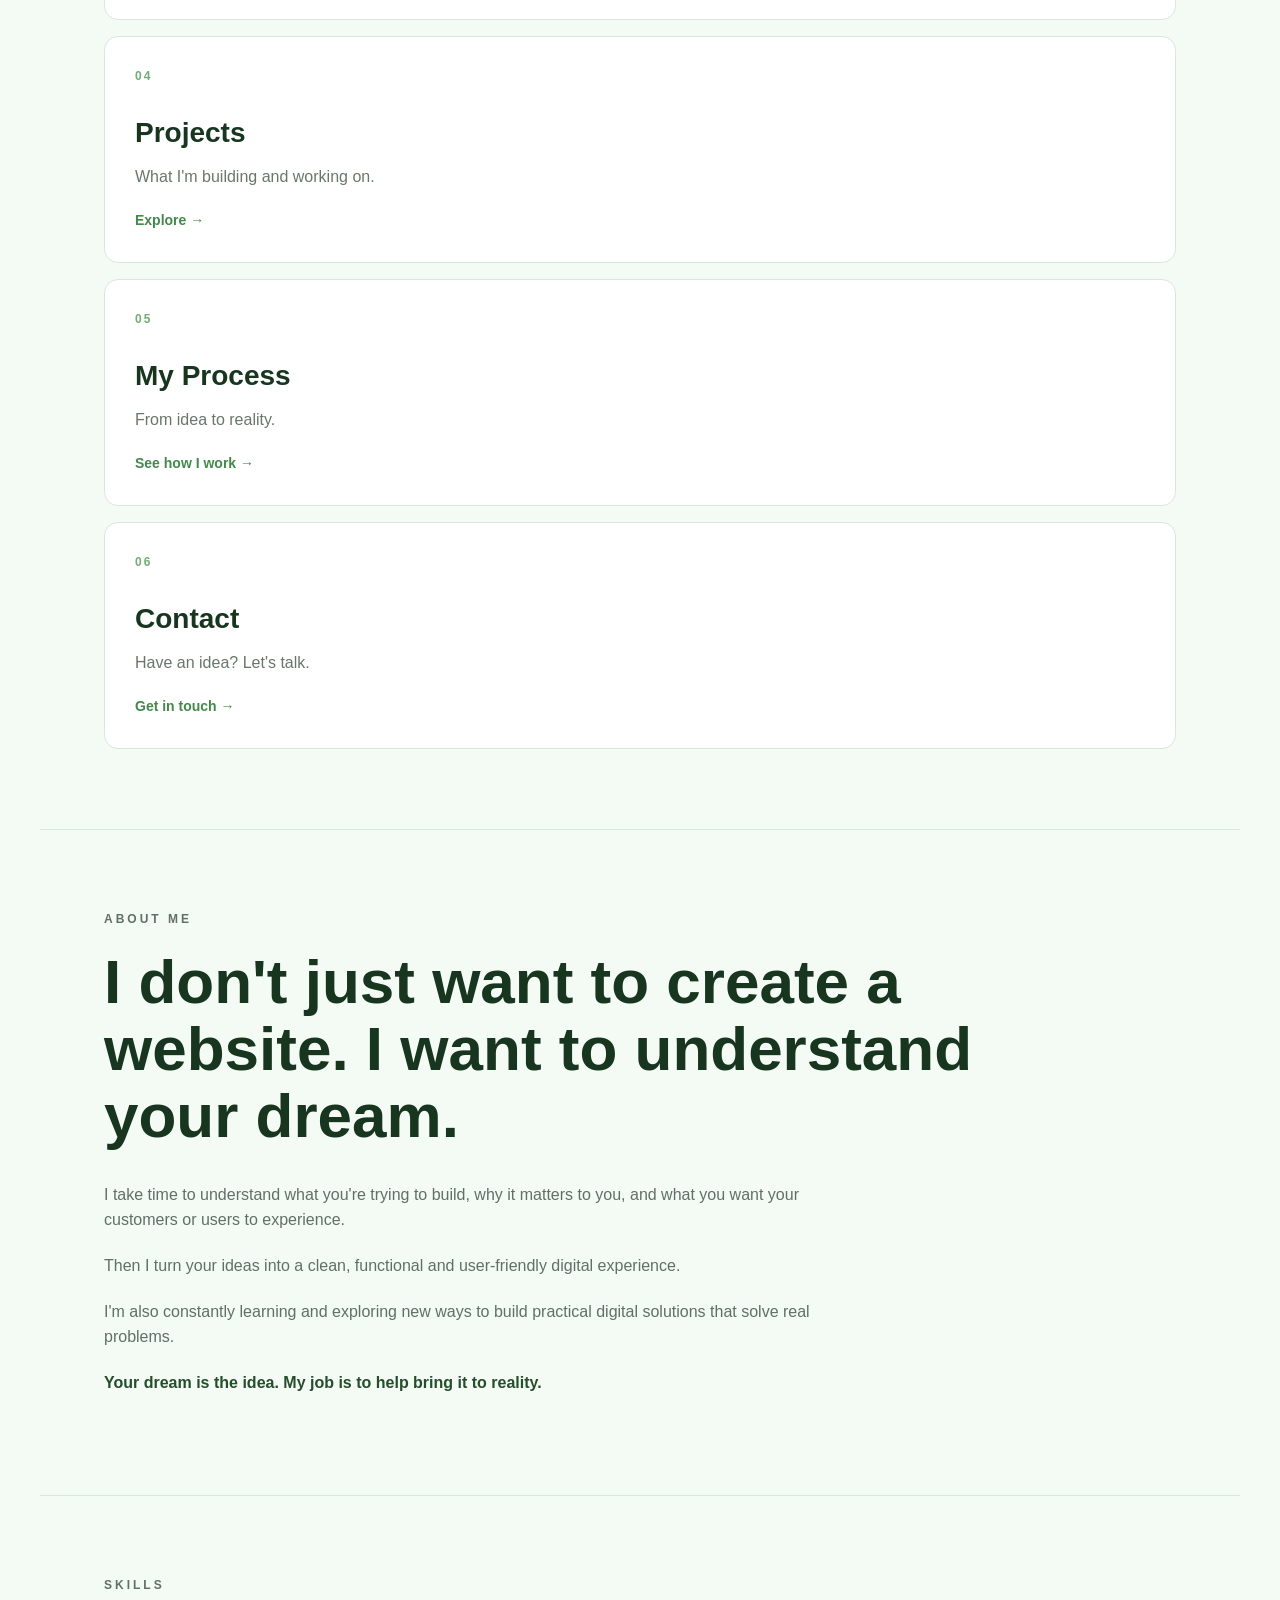
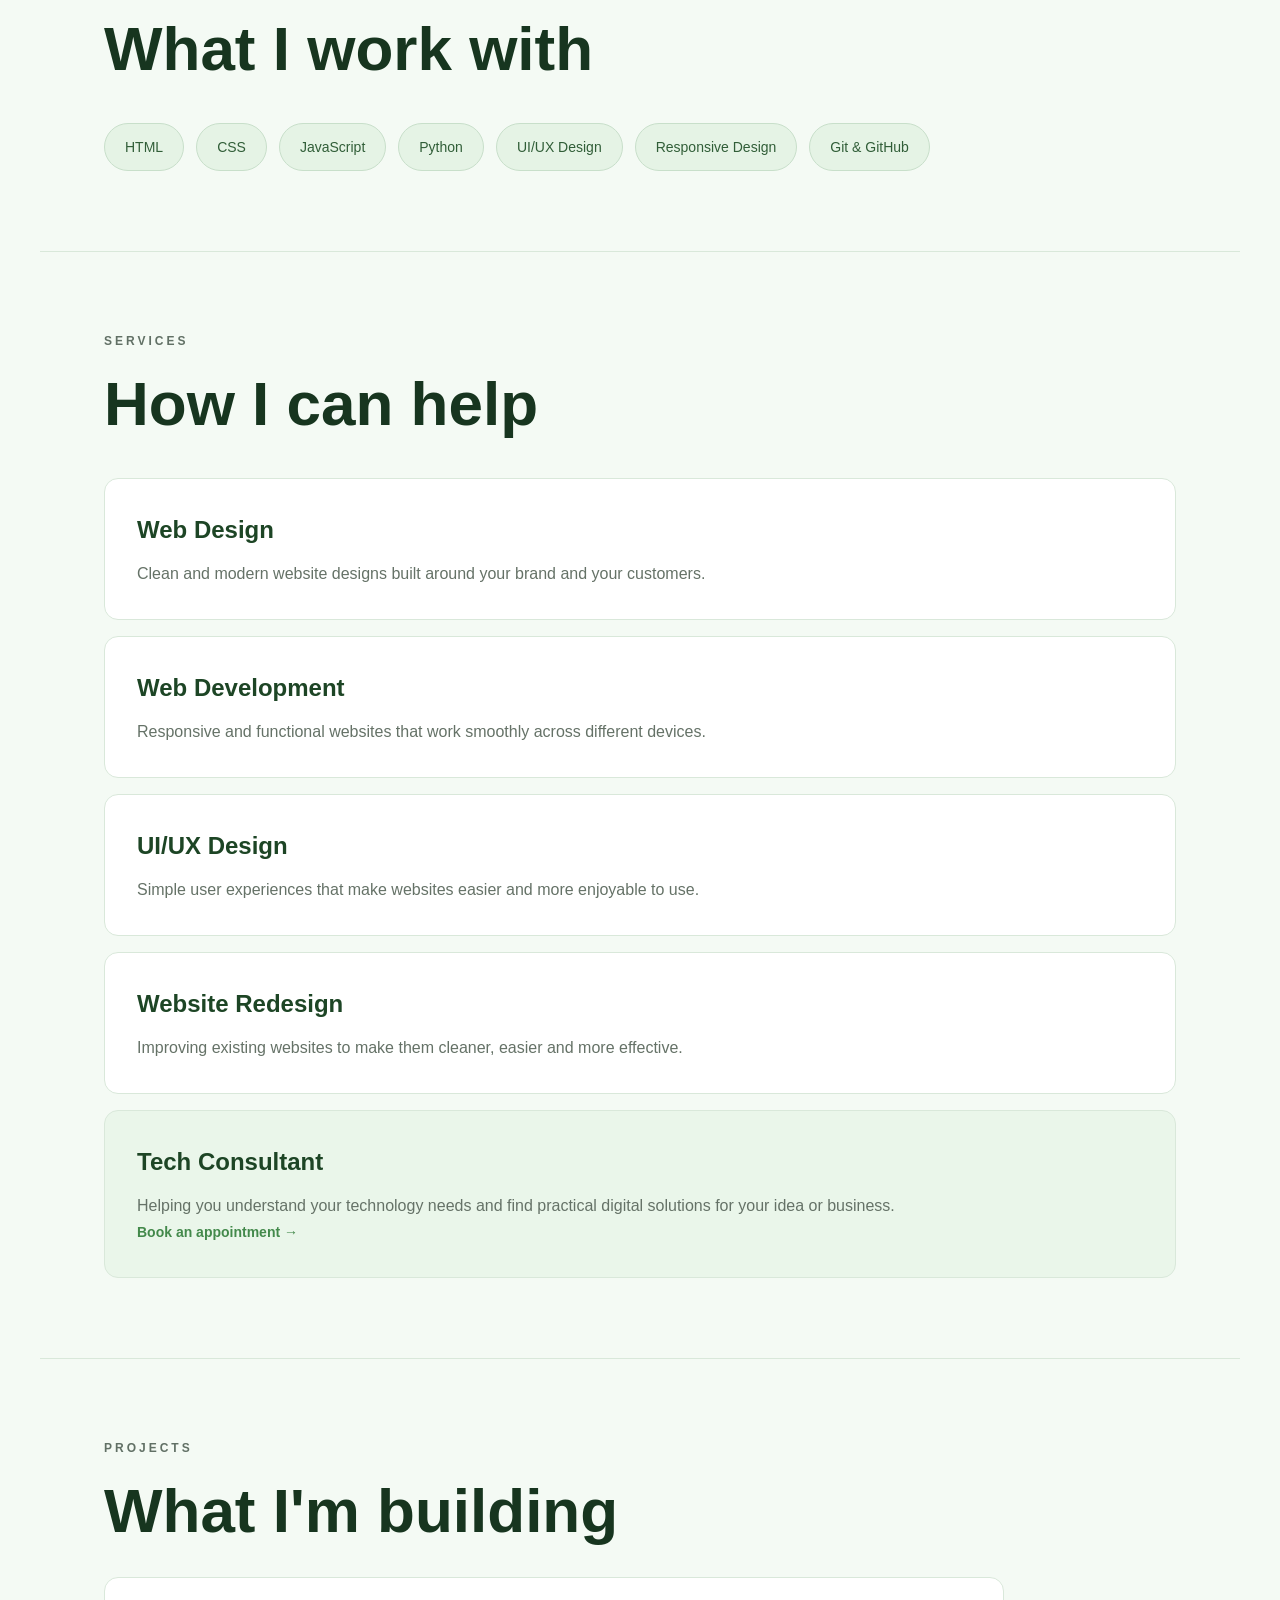
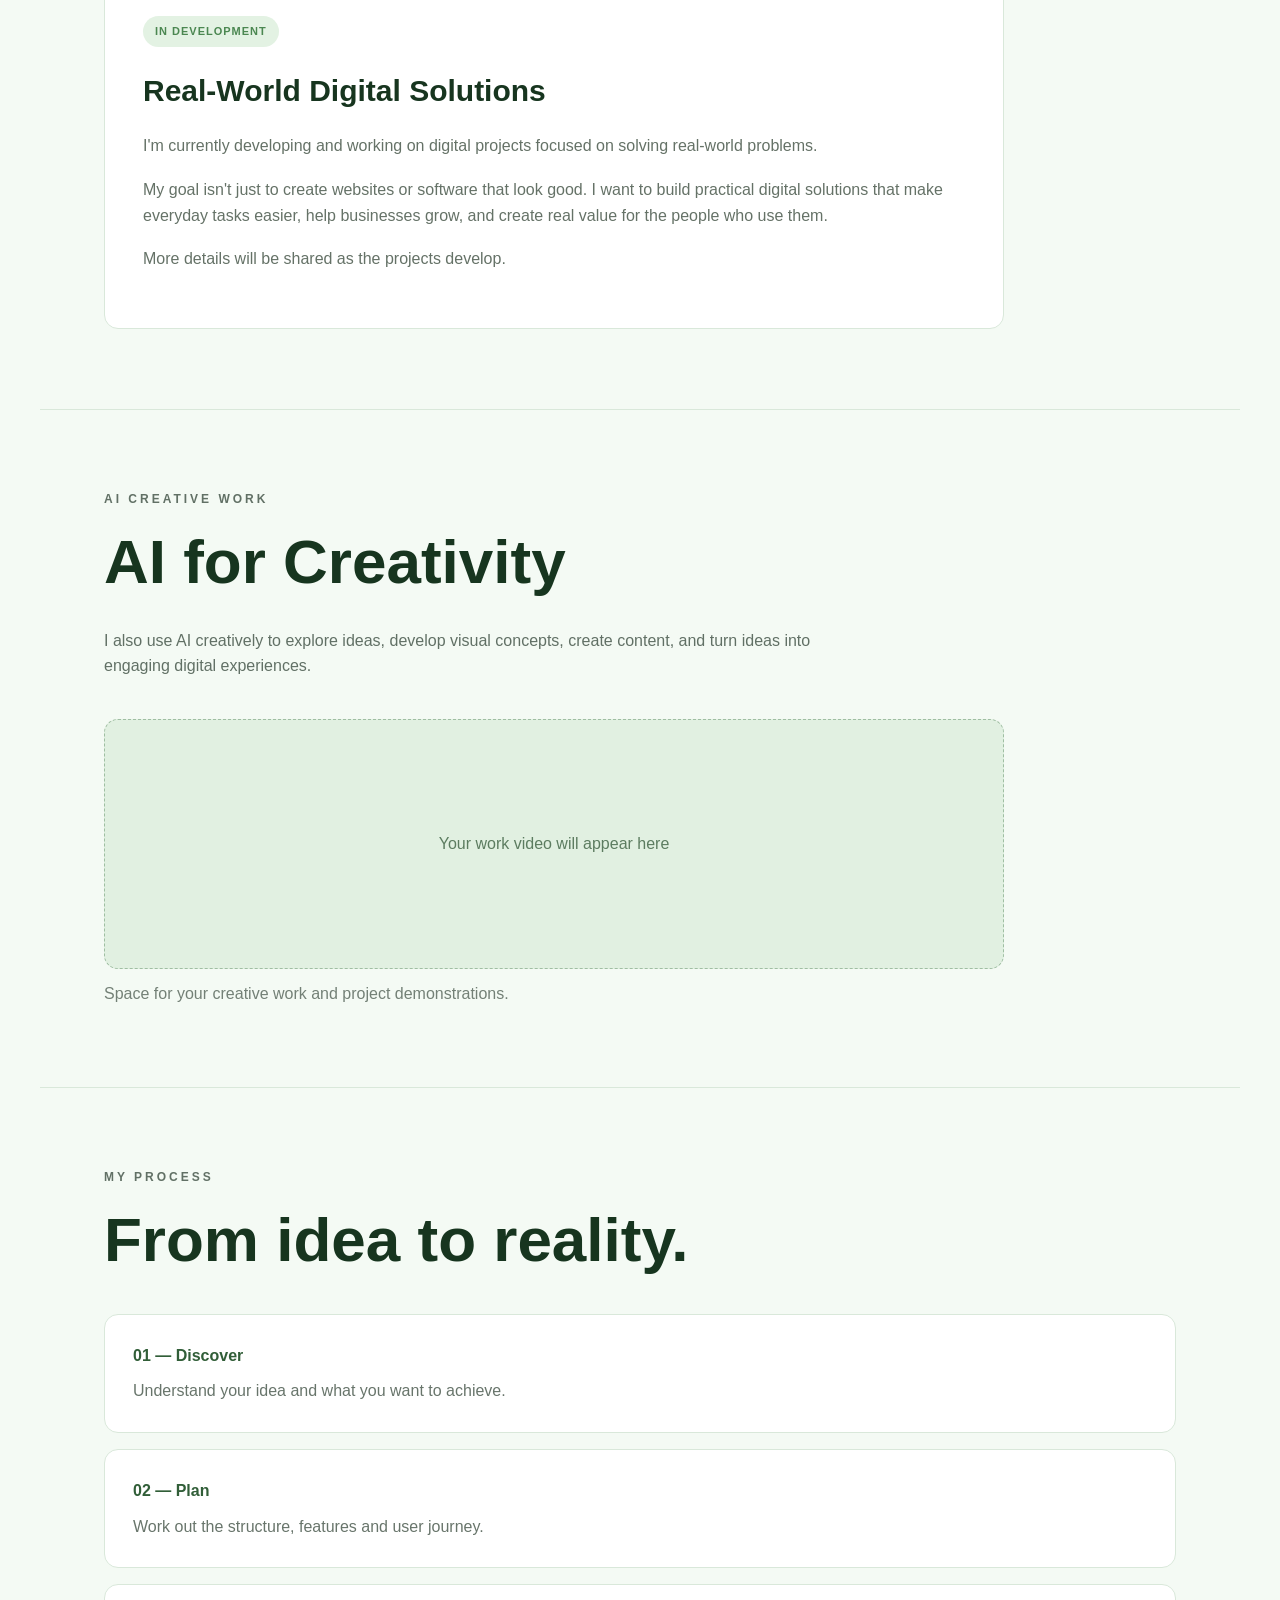
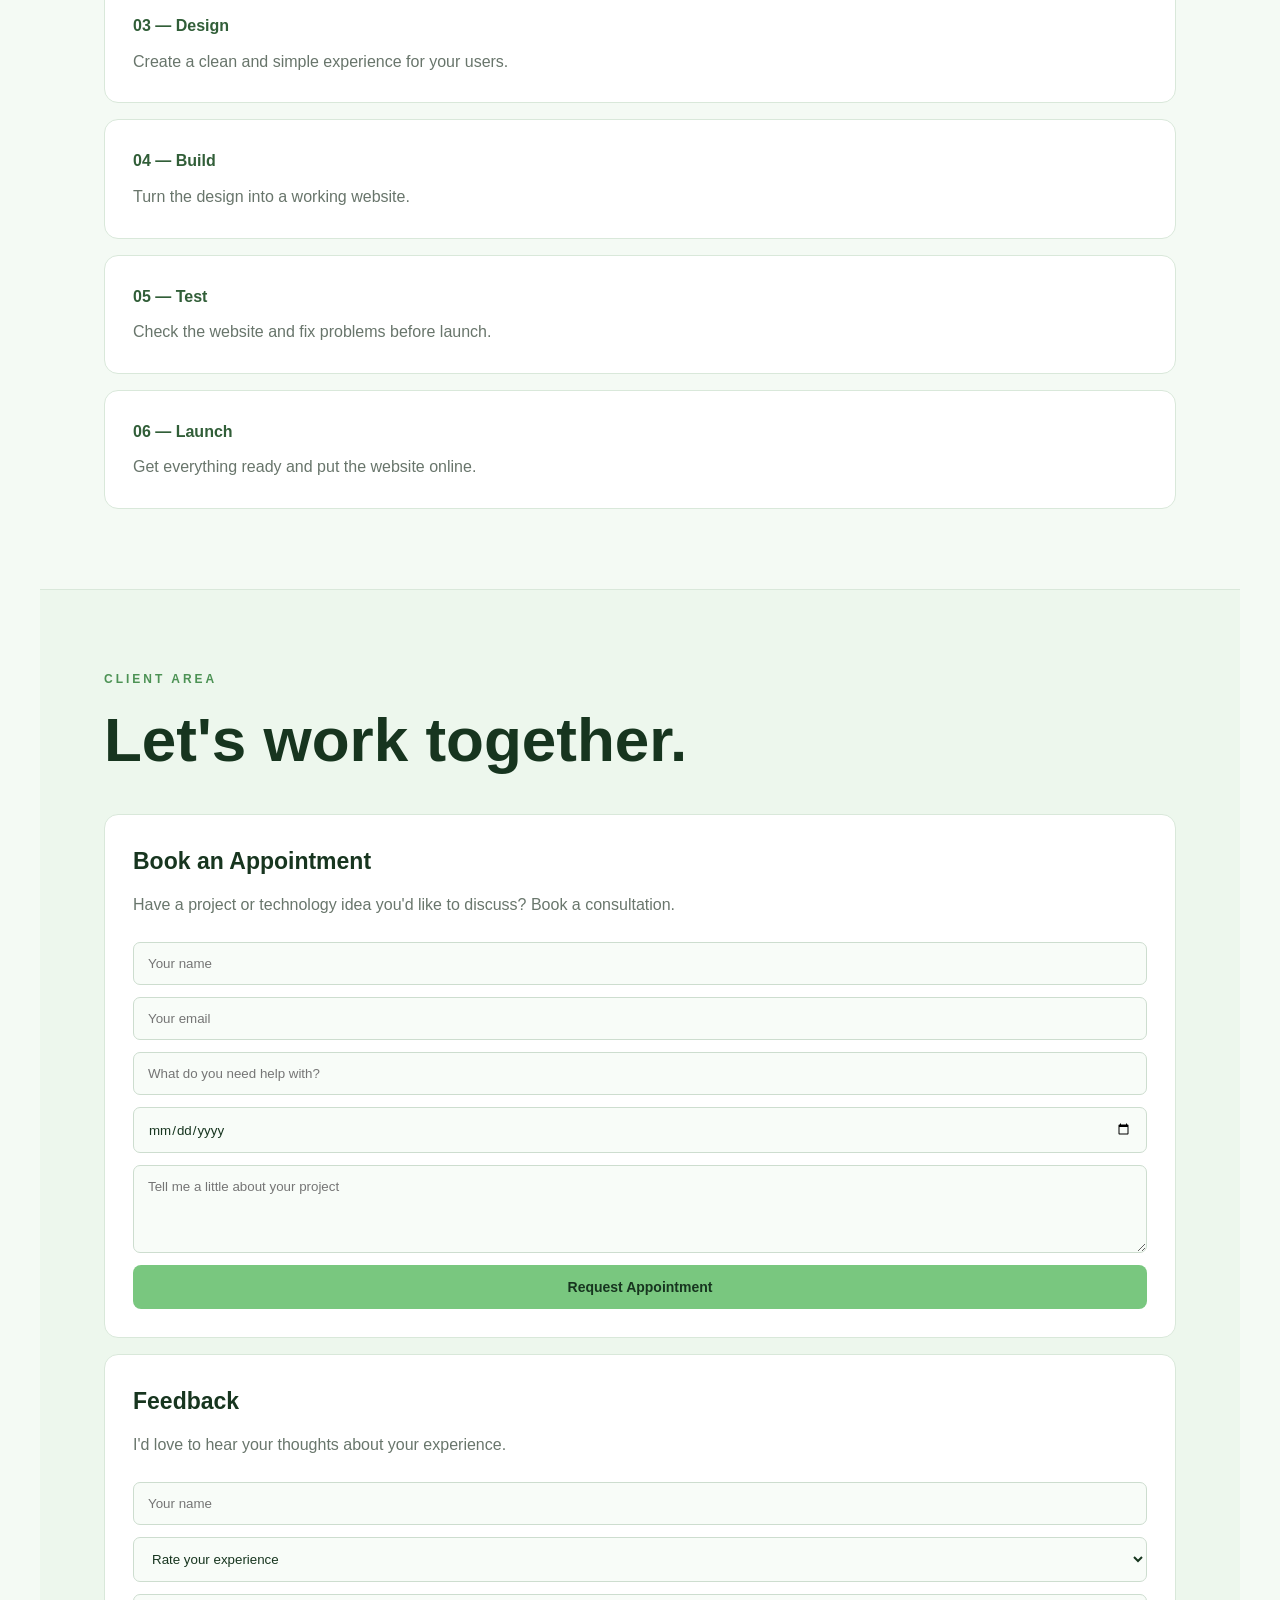
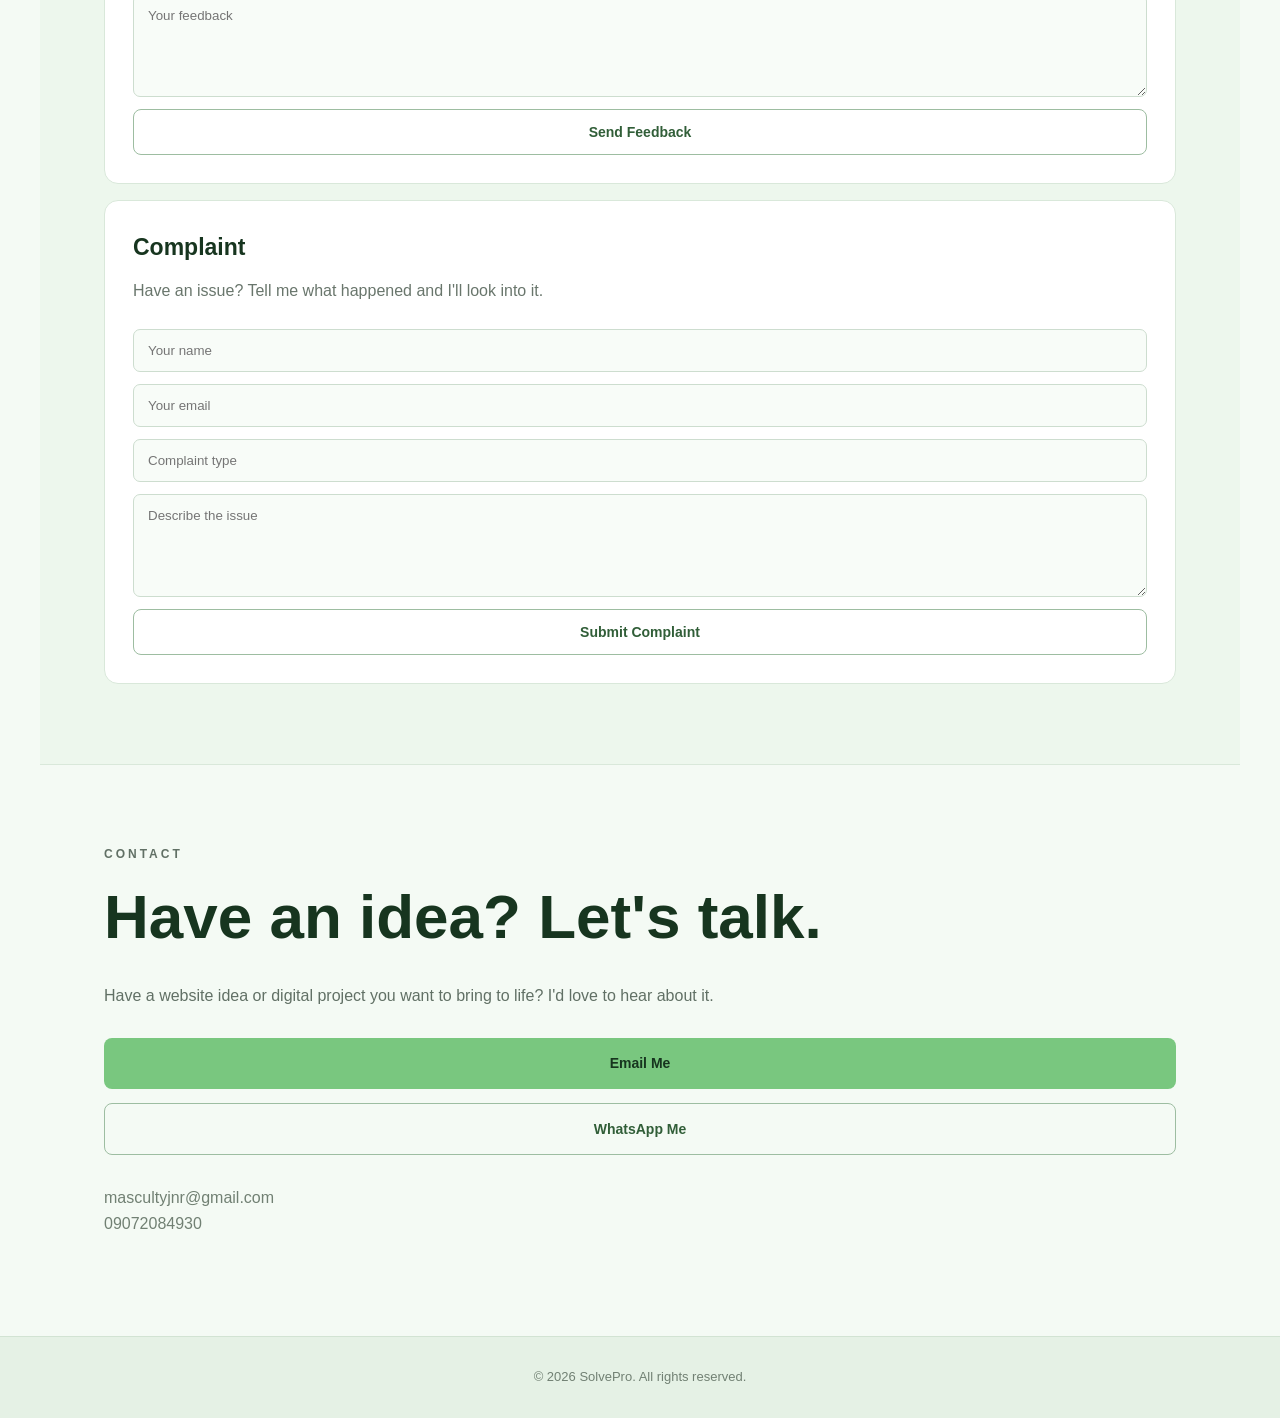
==== commit 9ef0f158: "Update index.html" ====
--- a/index.html
+++ b/index.html
@@ -14,12 +14,6 @@
 </head>
 
 <body>
-
-<header>
-
-    <nav class="navbar">
-
-        <a href="#" class="logo"></a>
 <header class="top-header">
 
     <a href="index.html" class="site-logo">
--- a/style.css
+++ b/style.css
@@ -39,7 +39,7 @@
 }
 
 .logo {
-    width: 160px;
+    width: 50px;
     height: auto;
 }
     color: #17351f;
@@ -86,12 +86,12 @@
 }
 
 .profile-placeholder {
-    width: 230px;
-    height: 230px;
+    width: 50px;
+    height: 50px;
     border-radius: 50%;
     overflow: hidden;
     background: #dcefdc;
-    border: 8px solid #ffffff;
+    border: 4px solid #ffffff;
     box-shadow: 0 15px 40px rgba(50, 100, 55, 0.12);
     flex-shrink: 0;
 }
@@ -99,10 +99,11 @@
 .profile-placeholder img {
     width: 100%;
     height: 100%;
-    object-fit: cover;
+    object-fit: contain;
     object-position: center;
     display: block;
-};
+    padding: 2px;
+}
 
 .hero-text-area {
     max-width: 800px;
@@ -501,14 +502,14 @@
 
 /* MOBILE */
 
-@media (max-width: 800px) {
-
-    .navbar {
-        padding: 18px 5%;
-        flex-direction: column;
-        gap: 15px;
-    }
-
+.profile-logo {
+    width: 16px !important;
+    height: 16px !important;
+    max-width: 16px !important;
+    max-height: 16px !important;
+    object-fit: cover;
+    border-radius: 50%;
+}
     .nav-links {
         width: 100%;
         justify-content: center;
